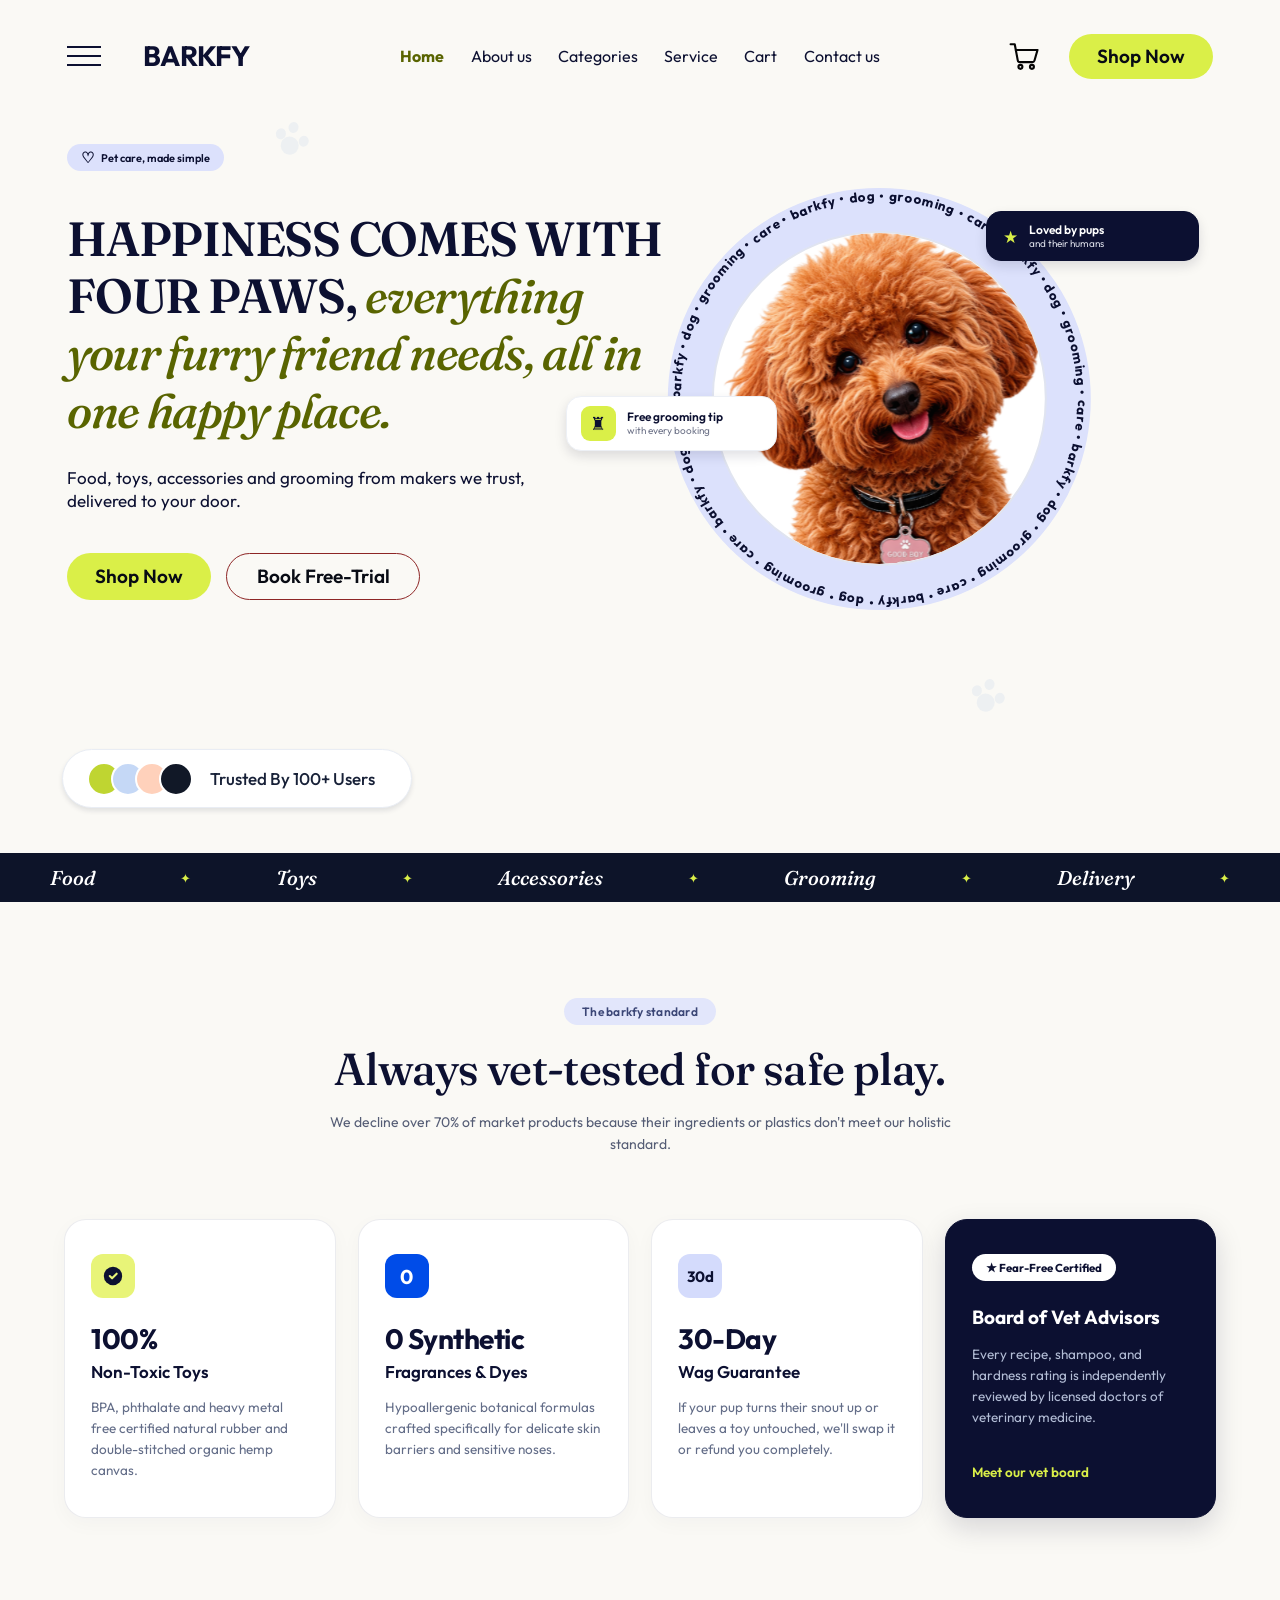
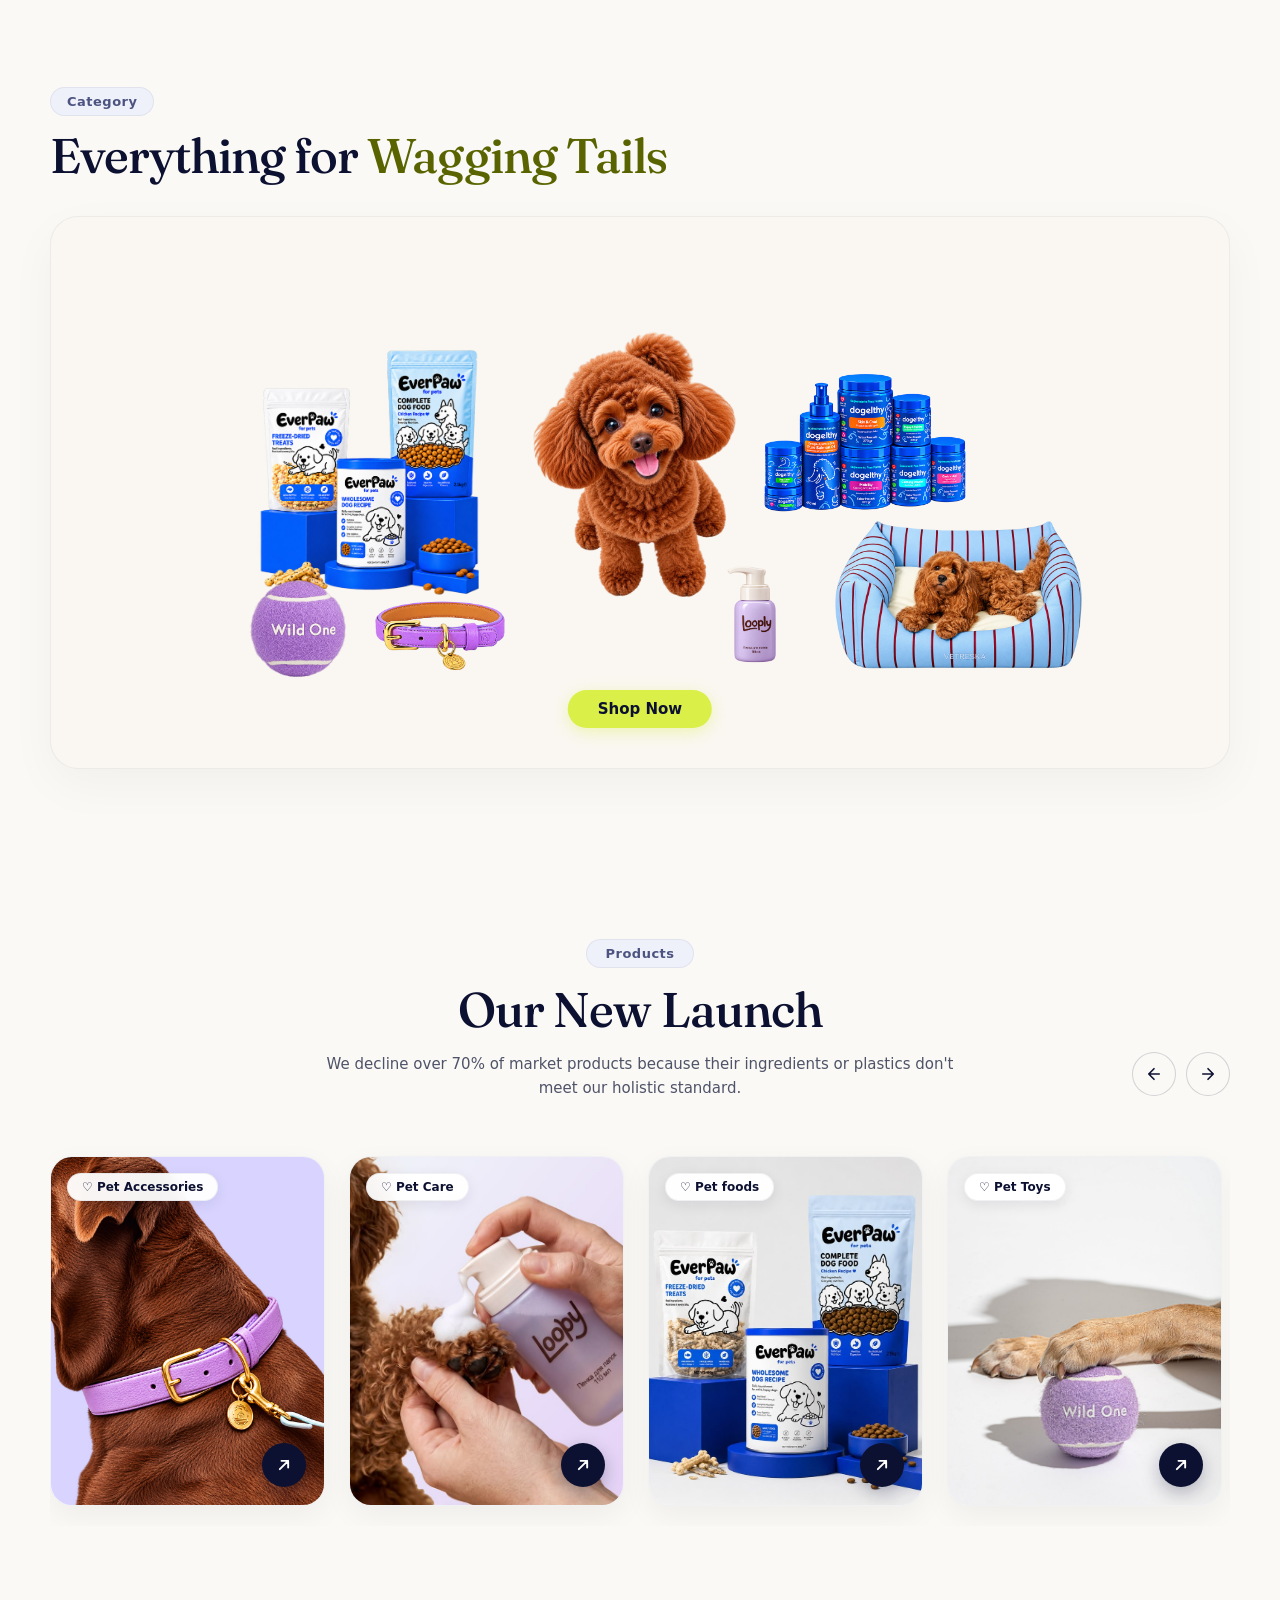
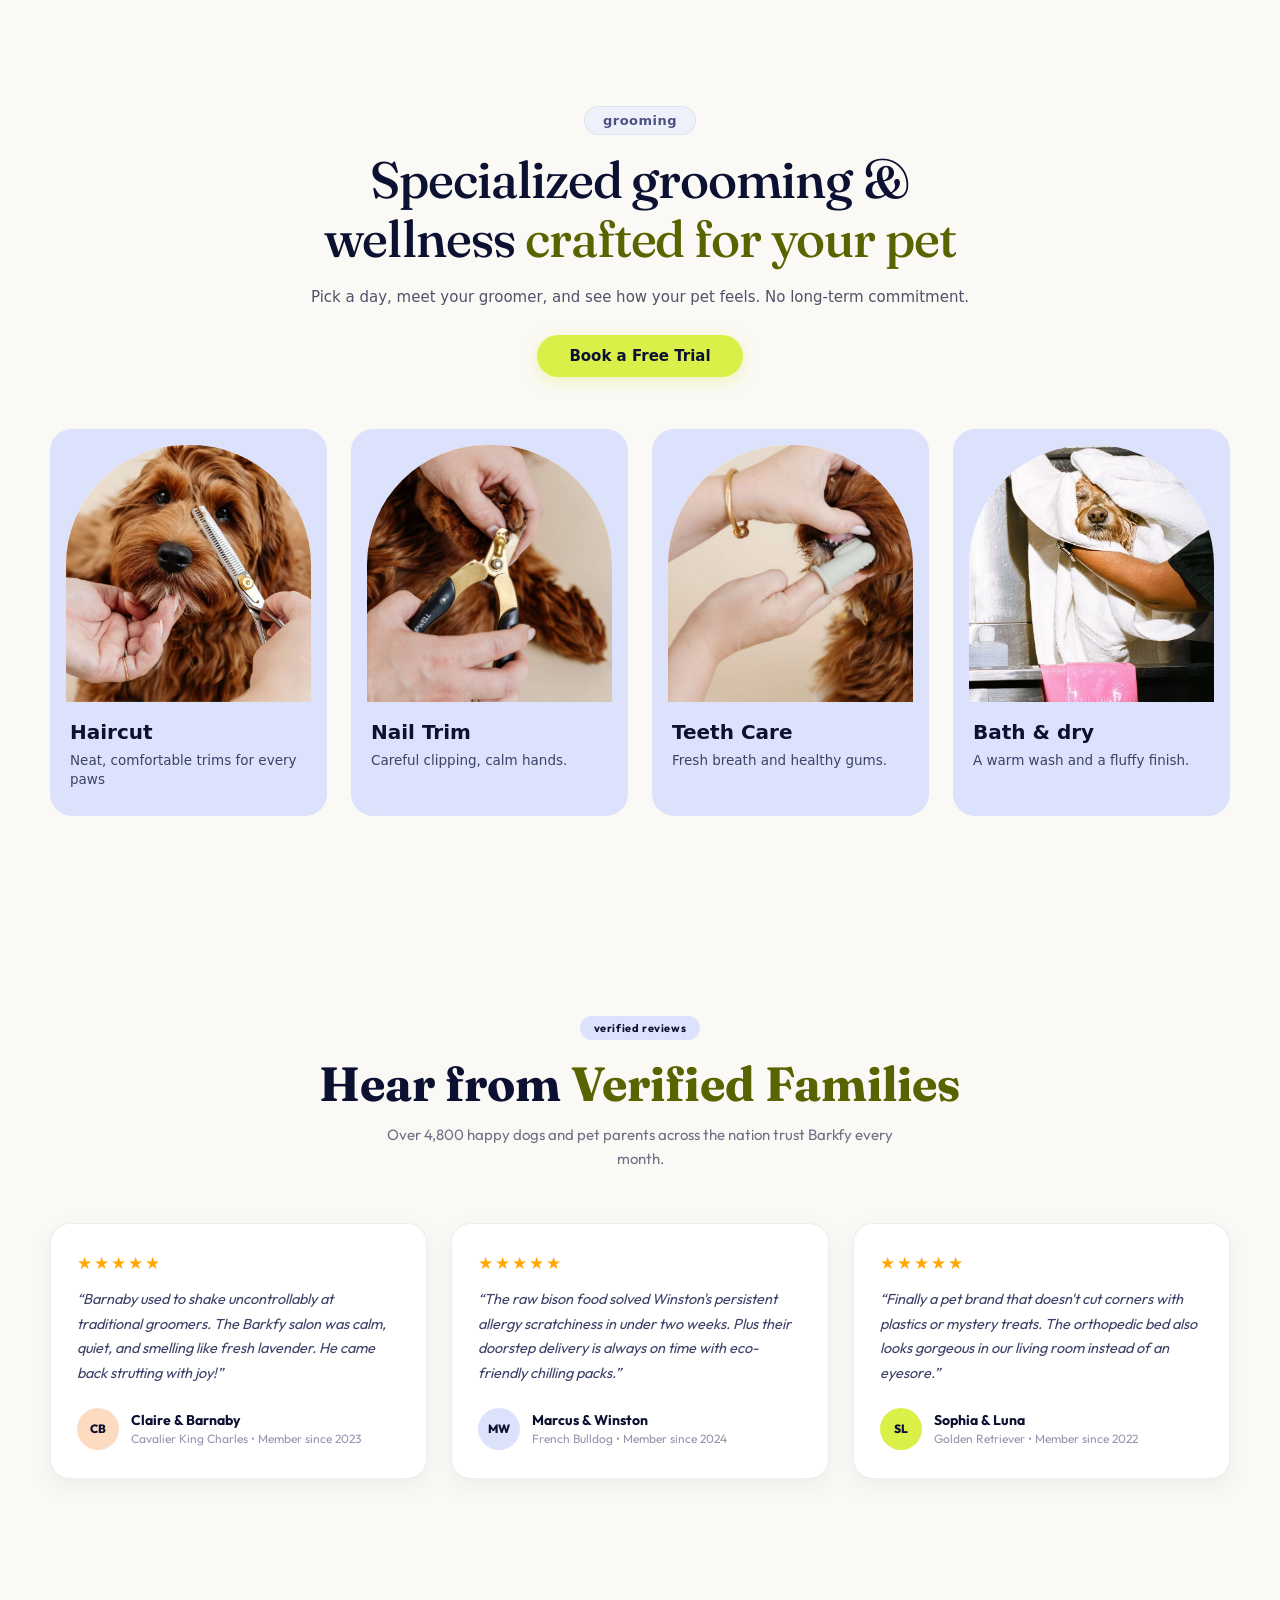
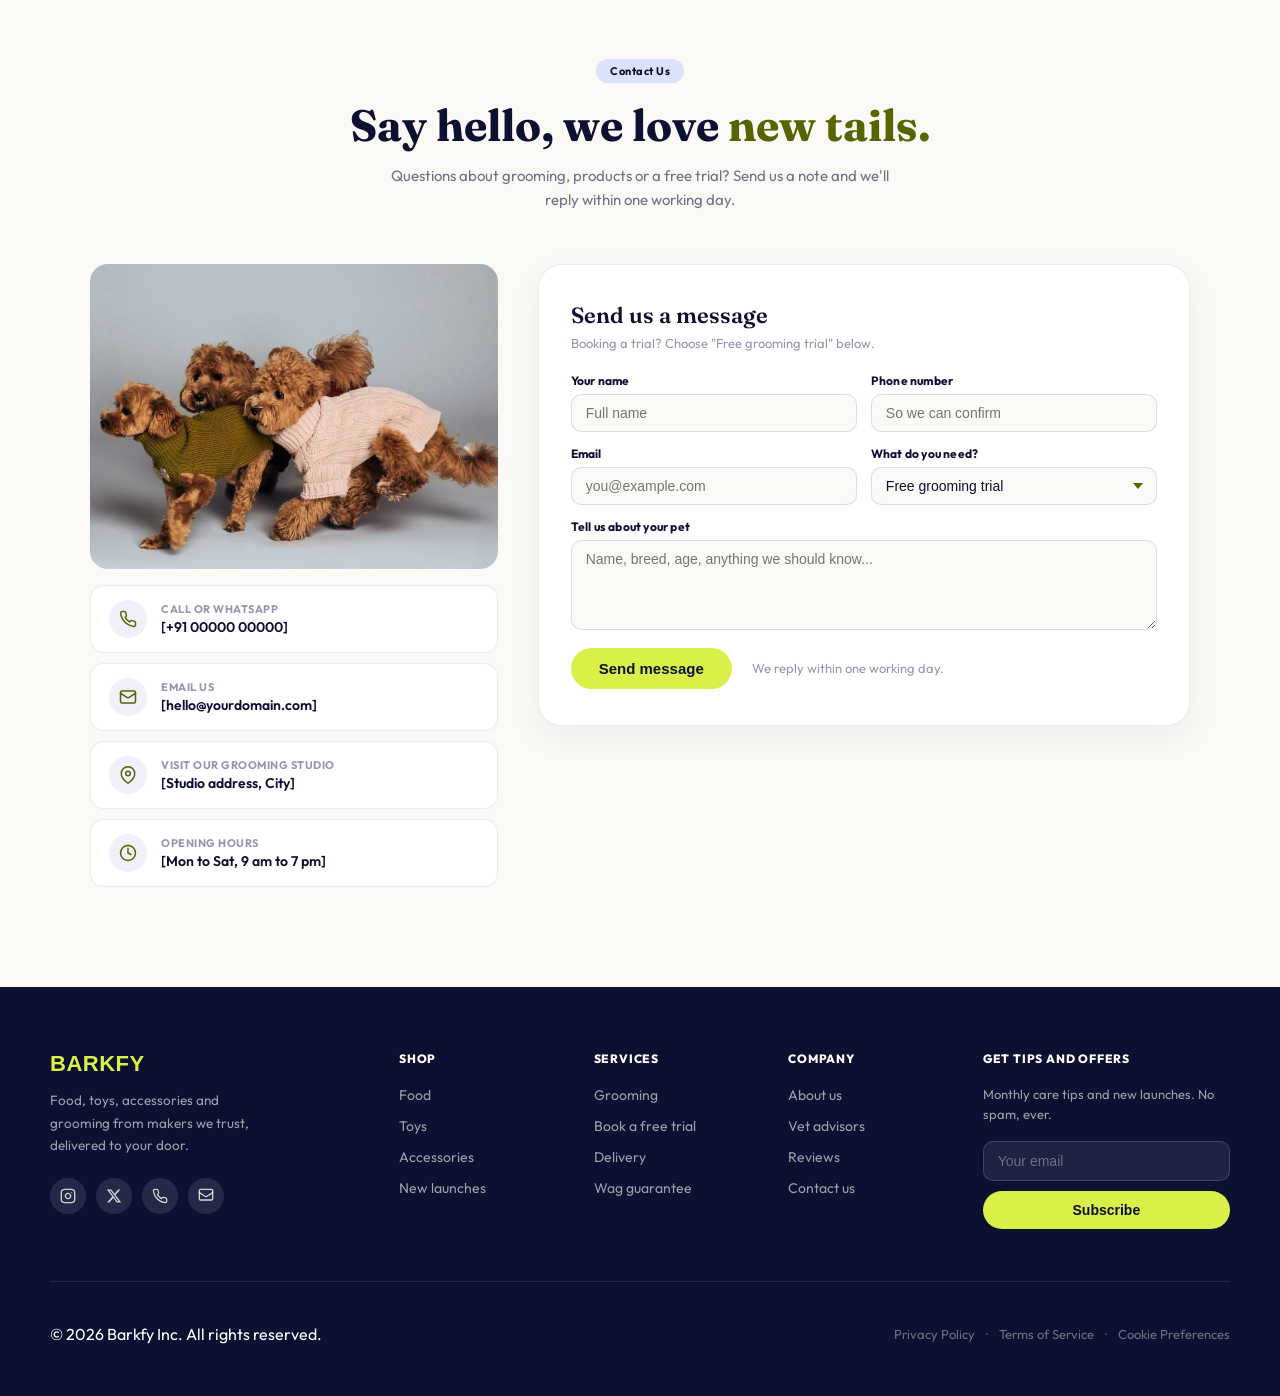
==== index.html @ dcf391cf "Initial commit" ====
<!DOCTYPE html>
<html lang="en">
<head>
  <meta charset="UTF-8">
  <meta name="viewport" content="width=device-width, initial-scale=1.0">
  <meta name="description" content="BARKFY — pet care, made simple.">
  <title>BARKFY — Pet Care, Made Simple</title>

  <!-- Brand typography: Fraunces for editorial headings, Outfit for UI text -->
  <link rel="preconnect" href="https://fonts.googleapis.com">
  <link rel="preconnect" href="https://fonts.gstatic.com" crossorigin>
  <link href="https://fonts.googleapis.com/css2?family=Fraunces:opsz,wght,SOFT,WONK@9..144,500,30,1;9..144,600,30,1&family=Outfit:wght@400;500;600;700&display=swap" rel="stylesheet">

  <link rel="stylesheet" href="style.css">
</head>
<body>
  <header class="topbar">
    <div class="header-left">
      <button class="burger" id="burger" type="button" aria-label="Open menu" aria-expanded="false">
        <span></span><span></span><span></span>
      </button>
      <a class="brand" href="#home" aria-label="BARKFY home">BARKFY</a>
    </div>

    <nav class="main-nav" id="mainNav" aria-label="Main navigation">
      <a class="active" href="#home">Home</a>
      <a href="#about">About us</a>
      <a href="categories.html">Categories</a>
      <a href="service.html">Service</a>
      <a href="cart.html">Cart</a>
      <a href="#contact">Contact us</a>
    </nav>

    <div class="header-right">
      <a href="cart.html" class="cart-button" aria-label="Open cart" id="cartButton">
        <svg viewBox="0 0 36 36" aria-hidden="true">
          <path d="M3.8 5.5h4.4l3.2 17.1c.2 1.1 1.2 1.9 2.3 1.9h13.2c1 0 1.9-.7 2.2-1.7l3.2-11.2H9.1"/>
          <circle cx="14.2" cy="29.5" r="2.1"/>
          <circle cx="26.4" cy="29.5" r="2.1"/>
        </svg>
        <span class="cart-badge-count" id="headerCartCount" aria-label="Cart items"></span>
      </a>
      <button class="button button-lime header-shop" type="button" id="headerShop">Shop Now</button>
    </div>

    <div class="menu-panel" id="menuPanel" aria-hidden="true">
      <a class="active" href="#home">Home</a>
      <a href="#about">About us</a>
      <a href="categories.html">Categories</a>
      <a href="service.html">Service</a>
      <a href="cart.html">Cart</a>
      <a href="#contact">Contact us</a>
    </div>
  </header>

  <main id="home">
    <section class="hero">
      <div class="hero-copy">
        <div class="eyebrow"><span class="heart-icon">♡</span> Pet care, made simple</div>

        <h1>
          <span>HAPPINESS COMES WITH</span>
          <span>FOUR PAWS, <em>everything</em></span>
          <span><em>your furry friend needs, all in</em></span>
          <span><em>one happy place.</em></span>
        </h1>

        <p class="hero-description">
          Food, toys, accessories and grooming from makers we trust,<br>
          delivered to your door.
        </p>

        <div class="hero-actions">
          <button class="button button-lime" type="button" id="heroShop">Shop Now</button>
          <a href="service.html" class="button button-outline" id="bookTrial">Book Free-Trial</a>
        </div>

        <div class="trust-pill">
          <div class="trust-avatars" aria-hidden="true">
            <span></span><span></span><span></span><span></span>
          </div>
          <span>Trusted By 100+ Users</span>
        </div>
      </div>

      <div class="hero-art">
        <div class="mascot-circle" id="mascotCircle">
          <div class="circle-center" id="circleCenter" title="Click me for some love! ♡">
            <div class="dog-mascot-window">
              <div class="dog-art" id="dogArt">
                <!-- Your dog image -->
                <img
                  src="images/barkfy-mascot.png"
                  class="mascot-photo"
                  alt="BARKFY dog mascot"
                >

                <!-- Moving eye pupils -->
                <span class="eye-pupil pupil-left"></span>
                <span class="eye-pupil pupil-right"></span>

                <!-- Sweet blush on cheeks -->
                <span class="dog-blush blush-left" aria-hidden="true"></span>
                <span class="dog-blush blush-right" aria-hidden="true"></span>
              </div>
            </div>
            <!-- Floating hearts effect layer -->
            <div class="sweet-hearts-layer" id="sweetHeartsLayer" aria-hidden="true"></div>
          </div>

          <div class="curved-copy" aria-hidden="true">
            <svg viewBox="0 0 600 600">
              <defs>
                <path id="circleTextPath"
                  d="M 300,300
     m -282,0
     a 282,282 0 1,1 564,0
     a 282,282 0 1,1 -564,0"/>
              </defs>
              <text>
                <textPath href="#circleTextPath">
                  barkfy • dog • grooming • care • barkfy • dog • grooming • care •  barkfy • dog • grooming • care • barkfy • dog • grooming • care • barkfy • dog • grooming • care • barkfy • dog • grooming • care •
                </textPath>
              </text>
            </svg>
          </div>
        </div>

        <div class="floating-card loved-card">
          <span class="star">★</span>
          <span><strong>Loved by pups</strong><small>and their humans</small></span>
        </div>

        <div class="floating-card tip-card">
          <span class="tip-icon">♜</span>
          <span><strong>Free grooming tip</strong><small>with every booking</small></span>
        </div>
      </div>

      <div class="paw paw-top" aria-hidden="true">
        <i class="pad"></i><i class="toe toe-one"></i><i class="toe toe-two"></i><i class="toe toe-three"></i>
      </div>
      <div class="paw paw-bottom" aria-hidden="true">
        <i class="pad"></i><i class="toe toe-one"></i><i class="toe toe-two"></i><i class="toe toe-three"></i>
      </div>
    </section>

    <div class="bottom-ribbon" aria-label="BARKFY categories">
      <div class="ribbon-track">
        <div class="ribbon-group">
          <span>Food</span><b>✦</b><span>Toys</span><b>✦</b><span>Accessories</span><b>✦</b>
          <span>Grooming</span><b>✦</b><span>Delivery</span><b>✦</b>
        </div>
        <div class="ribbon-group" aria-hidden="true">
          <span>Food</span><b>✦</b><span>Toys</span><b>✦</b><span>Accessories</span><b>✦</b>
          <span>Grooming</span><b>✦</b><span>Delivery</span><b>✦</b>
        </div>
      </div>
    </div>

    <!-- BARKFY STANDARD SECTION -->
    <section class="barkfy-standard" id="about">
      <div class="standard-container">
        <div class="standard-heading">
          <span class="standard-badge">The barkfy standard</span>
          <h2>Always vet-tested for safe play.</h2>
          <p>
            We decline over 70% of market products because their ingredients or plastics don't meet our holistic standard.
          </p>
        </div>

        <div class="standard-cards">
          <!-- CARD 1 -->
          <div class="standard-card">
            <div class="standard-icon icon-lime" aria-hidden="true">
              <svg viewBox="0 0 24 24" width="22" height="22">
                <circle cx="12" cy="12" r="10" fill="#0C1031"/>
                <path d="m8.5 12 2.5 2.5 5-5" stroke="#E8F478" stroke-width="2.3" stroke-linecap="round" stroke-linejoin="round" fill="none"/>
              </svg>
            </div>
            <h3>100%</h3>
            <h4>Non-Toxic Toys</h4>
            <p>
              BPA, phthalate and heavy metal free certified natural rubber and double-stitched organic hemp canvas.
            </p>
          </div>

          <!-- CARD 2 -->
          <div class="standard-card">
            <div class="standard-icon icon-blue">
              0
            </div>
            <h3>0 Synthetic</h3>
            <h4>Fragrances &amp; Dyes</h4>
            <p>
              Hypoallergenic botanical formulas crafted specifically for delicate skin barriers and sensitive noses.
            </p>
          </div>

          <!-- CARD 3 -->
          <div class="standard-card">
            <div class="standard-icon icon-purple">
              30d
            </div>
            <h3>30-Day</h3>
            <h4>Wag Guarantee</h4>
            <p>
              If your pup turns their snout up or leaves a toy untouched, we'll swap it or refund you completely.
            </p>
          </div>

          <!-- CARD 4 -->
          <div class="standard-card vet-card">
            <div class="vet-badge">
              ★ Fear-Free Certified
            </div>
            <h4>Board of Vet Advisors</h4>
            <p>
              Every recipe, shampoo, and hardness rating is independently reviewed by licensed doctors of veterinary medicine.
            </p>
            <a href="#contact">
              Meet our vet board
            </a>
          </div>
        </div>
      </div>
    </section>

    <!-- CATEGORY SHOWCASE SECTION -->
    <section class="category-showcase-section" id="categories">
      <div class="category-container">
        
        <!-- Section Header -->
        <div class="category-header">
          <span class="category-badge">Category</span>
          <h2 class="category-heading">Everything for <em>Wagging Tails</em></h2>
        </div>

        <!-- Interactive Modular Showcase Stage -->
        <div class="showcase-stage" id="showcaseStage">

          <!-- 1. EverPaw Food Slot -->
          <div class="category-slot slot-food" data-product="food" role="button" tabindex="0" aria-label="EverPaw Dog Food">
            <div class="slot-item-wrapper">
              <img src="images/category/food.png" alt="EverPaw Dog Food" class="slot-image">
              <div class="slot-tooltip">
                <span class="tooltip-name">EverPaw Dog Food</span>
                <span class="tooltip-price">$34.00</span>
              </div>
            </div>
          </div>

          <!-- 2. Plush Squeak Ball Slot -->
          <div class="category-slot slot-ball" data-product="ball" role="button" tabindex="0" aria-label="Plush Squeak Tennis Ball">
            <div class="slot-item-wrapper">
              <img src="images/category/ball.png" alt="Plush Squeak Tennis Ball" class="slot-image">
              <div class="slot-tooltip">
                <span class="tooltip-name">Plush Squeak Ball</span>
                <span class="tooltip-price">$14.00</span>
              </div>
            </div>
          </div>

          <!-- 3. Lavender Leather Collar Slot -->
          <div class="category-slot slot-collar" data-product="collar" role="button" tabindex="0" aria-label="Lavender Leather Collar">
            <div class="slot-item-wrapper">
              <img src="images/category/collar.png" alt="Lavender Leather Collar" class="slot-image">
              <div class="slot-tooltip">
                <span class="tooltip-name">Leather Collar</span>
                <span class="tooltip-price">$24.00</span>
              </div>
            </div>
          </div>

          <!-- 4. Central Toy Poodle Dog Mascot -->
          <div class="category-slot slot-dog" id="categoryDog" role="button" tabindex="0" aria-label="Barkfy Toy Poodle">
            <div class="slot-item-wrapper">
              <img src="images/category/dog.png" alt="Barkfy Poodle" class="slot-image slot-dog-image">
              <div class="slot-tooltip dog-tooltip">
                <span class="tooltip-name">Sweet Barkfy Poodle 🐾</span>
              </div>
            </div>
          </div>

          <!-- 5. Loopy Foaming Wash Slot -->
          <div class="category-slot slot-loopy" data-product="loopy" role="button" tabindex="0" aria-label="Loopy Conditioning Gentle Pup Foam">
            <div class="slot-item-wrapper">
              <img src="images/category/loopy.png" alt="Loopy Pup Foam" class="slot-image">
              <div class="slot-tooltip">
                <span class="tooltip-name">Loopy Pup Foam</span>
                <span class="tooltip-price">$18.00</span>
              </div>
            </div>
          </div>

          <!-- 6. Dogelthy Care Bundle Slot -->
          <div class="category-slot slot-combo" data-product="combo" role="button" tabindex="0" aria-label="Dogelthy Care Bundle">
            <div class="slot-item-wrapper">
              <img src="images/category/combo.png" alt="Dogelthy Care Bundle" class="slot-image">
              <div class="slot-tooltip">
                <span class="tooltip-name">Care Bundle (6-in-1)</span>
                <span class="tooltip-price">$52.00</span>
              </div>
            </div>
          </div>

          <!-- 7. Orthopedic Striped Pup Bed Slot -->
          <div class="category-slot slot-bed" data-product="bed" role="button" tabindex="0" aria-label="Orthopedic Pup Bed">
            <div class="slot-item-wrapper">
              <img src="images/category/bed.png" alt="Orthopedic Pup Bed" class="slot-image">
              <div class="slot-tooltip">
                <span class="tooltip-name">Orthopedic Pup Bed</span>
                <span class="tooltip-price">$58.00</span>
              </div>
            </div>
          </div>

          <!-- Bottom Center "Shop Now" Button -->
          <button
            type="button"
            class="stage-shop-btn"
            id="stageShopBtn"
            aria-label="Shop All Categories"
          >
            Shop Now
          </button>
        </div>

      </div>
    </section>

    <!-- OUR NEW LAUNCH SECTION -->
    <section class="new-launch-section" id="new-launches">
      <div class="launch-container">
        
        <!-- Header with centered title & right-aligned arrow buttons -->
        <div class="launch-header-row">
          <div class="launch-header-center">
            <span class="launch-badge">Products</span>
            <h2 class="launch-heading">Our New Launch</h2>
            <p class="launch-subheading">
              We decline over 70% of market products because their ingredients or plastics don't meet our holistic standard.
            </p>
          </div>

          <div class="launch-nav-controls" aria-label="New launch carousel controls">
            <button type="button" class="launch-nav-btn prev" id="launchPrevBtn" aria-label="Previous products">
              <svg viewBox="0 0 24 24" width="18" height="18" fill="none" aria-hidden="true">
                <path d="M19 12H5M5 12L12 19M5 12L12 5" stroke="currentColor" stroke-width="2.2" stroke-linecap="round" stroke-linejoin="round"/>
              </svg>
            </button>
            <button type="button" class="launch-nav-btn next" id="launchNextBtn" aria-label="Next products">
              <svg viewBox="0 0 24 24" width="18" height="18" fill="none" aria-hidden="true">
                <path d="M5 12H19M19 12L12 5M19 12L12 19" stroke="currentColor" stroke-width="2.2" stroke-linecap="round" stroke-linejoin="round"/>
              </svg>
            </button>
          </div>
        </div>

        <!-- Launch Cards Track / Grid -->
        <div class="launch-carousel-track" id="launchCarousel">

          <!-- Card 1: Pet Accessories -->
          <a class="launch-card" href="product-details.html?id=collar" data-product="collar" aria-label="View Pet Accessories">
            <span class="launch-card-badge">♡ Pet Accessories</span>
            <div class="launch-image-frame">
              <img src="images/new-launch/accessories.png" alt="Pet Accessories" class="launch-card-img">
            </div>
            <span class="launch-arrow-btn" aria-hidden="true">
              <svg viewBox="0 0 24 24" class="arrow-svg" aria-hidden="true">
                <path d="M7 17L17 7M17 7H9M17 7V15" stroke="currentColor" stroke-width="2.3" stroke-linecap="round" stroke-linejoin="round"/>
              </svg>
            </span>
          </a>

          <!-- Card 2: Pet Care -->
          <a class="launch-card" href="product-details.html?id=loopy" data-product="loopy" aria-label="View Pet Care">
            <span class="launch-card-badge">♡ Pet Care</span>
            <div class="launch-image-frame">
              <img src="images/new-launch/care.jpg" alt="Pet Care" class="launch-card-img">
            </div>
            <span class="launch-arrow-btn" aria-hidden="true">
              <svg viewBox="0 0 24 24" class="arrow-svg" aria-hidden="true">
                <path d="M7 17L17 7M17 7H9M17 7V15" stroke="currentColor" stroke-width="2.3" stroke-linecap="round" stroke-linejoin="round"/>
              </svg>
            </span>
          </a>

          <!-- Card 3: Pet Foods -->
          <a class="launch-card" href="product-details.html?id=food" data-product="food" aria-label="View Pet Foods">
            <span class="launch-card-badge">♡ Pet foods</span>
            <div class="launch-image-frame">
              <img src="images/new-launch/foods.jpg" alt="Pet Foods" class="launch-card-img">
            </div>
            <span class="launch-arrow-btn" aria-hidden="true">
              <svg viewBox="0 0 24 24" class="arrow-svg" aria-hidden="true">
                <path d="M7 17L17 7M17 7H9M17 7V15" stroke="currentColor" stroke-width="2.3" stroke-linecap="round" stroke-linejoin="round"/>
              </svg>
            </span>
          </a>

          <!-- Card 4: Pet Toys -->
          <a class="launch-card" href="product-details.html?id=ball" data-product="ball" aria-label="View Pet Toys">
            <span class="launch-card-badge">♡ Pet Toys</span>
            <div class="launch-image-frame">
              <img src="images/new-launch/toys.jpg" alt="Pet Toys" class="launch-card-img">
            </div>
            <span class="launch-arrow-btn" aria-hidden="true">
              <svg viewBox="0 0 24 24" class="arrow-svg" aria-hidden="true">
                <path d="M7 17L17 7M17 7H9M17 7V15" stroke="currentColor" stroke-width="2.3" stroke-linecap="round" stroke-linejoin="round"/>
              </svg>
            </span>
          </a>

          <!-- Card 5: Pet combos -->
          <a class="launch-card" href="product-details.html?id=combo" data-product="combo" aria-label="View Pet Combos">
            <span class="launch-card-badge">♡ Pet combos</span>
            <div class="launch-image-frame">
              <img src="images/new-launch/combo.jpg" alt="Pet Combos" class="launch-card-img">
            </div>
            <span class="launch-arrow-btn" aria-hidden="true">
              <svg viewBox="0 0 24 24" class="arrow-svg" aria-hidden="true">
                <path d="M7 17L17 7M17 7H9M17 7V15" stroke="currentColor" stroke-width="2.3" stroke-linecap="round" stroke-linejoin="round"/>
              </svg>
            </span>
          </a>

          <!-- Card 6: Pet comfort -->
          <a class="launch-card" href="product-details.html?id=bed" data-product="bed" aria-label="View Pet Comfort">
            <span class="launch-card-badge">♡ Pet comfort</span>
            <div class="launch-image-frame">
              <img src="images/new-launch/comfort.png" alt="Pet Comfort" class="launch-card-img">
            </div>
            <span class="launch-arrow-btn" aria-hidden="true">
              <svg viewBox="0 0 24 24" class="arrow-svg" aria-hidden="true">
                <path d="M7 17L17 7M17 7H9M17 7V15" stroke="currentColor" stroke-width="2.3" stroke-linecap="round" stroke-linejoin="round"/>
              </svg>
            </span>
          </a>

        </div>

      </div>
    </section>

    <!-- SPECIALIZED GROOMING & WELLNESS SECTION -->
    <section class="grooming-section" id="grooming">
      <div class="grooming-container">
        
        <!-- Section Header -->
        <div class="grooming-header">
          <span class="grooming-badge">grooming</span>
          <h2 class="grooming-heading">
            Specialized grooming &amp;<br>wellness <em>crafted for your pet</em>
          </h2>
          <p class="grooming-subheading">
            Pick a day, meet your groomer, and see how your pet feels. No long-term commitment.
          </p>
          <a href="service.html" class="grooming-cta-btn" id="groomingBookBtn">
            Book a Free Trial
          </a>
        </div>

        <!-- 4 Grooming Service Cards -->
        <div class="grooming-cards-grid">

          <!-- Service 1: Haircut -->
          <a href="service.html#svc-pricing" class="grooming-card">
            <div class="grooming-image-frame">
              <img src="images/grooming/haircut.png" alt="Haircut" class="grooming-img">
            </div>
            <div class="grooming-card-body">
              <h3 class="grooming-card-title">Haircut</h3>
              <p class="grooming-card-desc">Neat, comfortable trims for every paws</p>
            </div>
          </a>

          <!-- Service 2: Nail Trim -->
          <a href="service.html#svc-pricing" class="grooming-card">
            <div class="grooming-image-frame">
              <img src="images/grooming/nail-trim.jpg" alt="Nail Trim" class="grooming-img">
            </div>
            <div class="grooming-card-body">
              <h3 class="grooming-card-title">Nail Trim</h3>
              <p class="grooming-card-desc">Careful clipping, calm hands.</p>
            </div>
          </a>

          <!-- Service 3: Teeth Care -->
          <a href="service.html#svc-pricing" class="grooming-card">
            <div class="grooming-image-frame">
              <img src="images/grooming/teeth-care.jpg" alt="Teeth Care" class="grooming-img">
            </div>
            <div class="grooming-card-body">
              <h3 class="grooming-card-title">Teeth Care</h3>
              <p class="grooming-card-desc">Fresh breath and healthy gums.</p>
            </div>
          </a>

          <!-- Service 4: Bath & dry -->
          <a href="service.html#svc-pricing" class="grooming-card">
            <div class="grooming-image-frame">
              <img src="images/grooming/bath-dry.jpg" alt="Bath & dry" class="grooming-img">
            </div>
            <div class="grooming-card-body">
              <h3 class="grooming-card-title">Bath &amp; dry</h3>
              <p class="grooming-card-desc">A warm wash and a fluffy finish.</p>
            </div>
          </a>

        </div>

      </div>
    </section>

    <!-- VERIFIED REVIEWS SECTION -->
    <section class="reviews-section" id="reviews">
      <div class="reviews-container">
        
        <!-- Header -->
        <div class="reviews-header">
          <span class="reviews-badge">verified reviews</span>
          <h2 class="reviews-heading">Hear from <em>Verified Families</em></h2>
          <p class="reviews-subheading">
            Over 4,800 happy dogs and pet parents across the nation trust Barkfy every month.
          </p>
        </div>

        <!-- 3 Review Cards Grid -->
        <div class="reviews-grid">

          <!-- Card 1 -->
          <article class="review-card">
            <div class="review-stars" aria-label="5 out of 5 stars">★★★★★</div>
            <p class="review-quote">
              “Barnaby used to shake uncontrollably at traditional groomers. The Barkfy salon was calm, quiet, and smelling like fresh lavender. He came back strutting with joy!”
            </p>
            <div class="review-author">
              <div class="author-avatar avatar-peach">CB</div>
              <div class="author-info">
                <h4 class="author-name">Claire &amp; Barnaby</h4>
                <p class="author-meta">Cavalier King Charles • Member since 2023</p>
              </div>
            </div>
          </article>

          <!-- Card 2 -->
          <article class="review-card">
            <div class="review-stars" aria-label="5 out of 5 stars">★★★★★</div>
            <p class="review-quote">
              “The raw bison food solved Winston's persistent allergy scratchiness in under two weeks. Plus their doorstep delivery is always on time with eco-friendly chilling packs.”
            </p>
            <div class="review-author">
              <div class="author-avatar avatar-blue">MW</div>
              <div class="author-info">
                <h4 class="author-name">Marcus &amp; Winston</h4>
                <p class="author-meta">French Bulldog • Member since 2024</p>
              </div>
            </div>
          </article>

          <!-- Card 3 -->
          <article class="review-card">
            <div class="review-stars" aria-label="5 out of 5 stars">★★★★★</div>
            <p class="review-quote">
              “Finally a pet brand that doesn't cut corners with plastics or mystery treats. The orthopedic bed also looks gorgeous in our living room instead of an eyesore.”
            </p>
            <div class="review-author">
              <div class="author-avatar avatar-lime">SL</div>
              <div class="author-info">
                <h4 class="author-name">Sophia &amp; Luna</h4>
                <p class="author-meta">Golden Retriever • Member since 2022</p>
              </div>
            </div>
          </article>

        </div>

      </div>
    </section>

    <!-- CONTACT SECTION -->
    <section class="contact-section" id="contact">
      <div class="contact-container">
        
        <!-- Header -->
        <div class="contact-header">
          <span class="contact-badge">Contact Us</span>
          <h2 class="contact-heading">Say hello, we love <em>new tails.</em></h2>
          <p class="contact-subheading">
            Questions about grooming, products or a free trial? Send us a note and we'll reply within one working day.
          </p>
        </div>

        <!-- 2-Column Contact Grid -->
        <div class="contact-grid">

          <!-- Left Column: Image + Info Cards -->
          <div class="contact-info-col">
            <div class="contact-image-frame">
              <img src="images/contact/puppies.jpg" alt="Happy Barkfy puppies" class="contact-puppies-img">
            </div>

            <div class="contact-info-cards">
              <!-- Item 1: Phone -->
              <div class="contact-info-pill">
                <div class="info-icon-circle">
                  <svg viewBox="0 0 24 24" width="18" height="18" fill="none" stroke="currentColor" stroke-width="2" stroke-linecap="round" stroke-linejoin="round">
                    <path d="M22 16.92v3a2 2 0 0 1-2.18 2 19.79 19.79 0 0 1-8.63-3.07 19.5 19.5 0 0 1-6-6 19.79 19.79 0 0 1-3.07-8.67A2 2 0 0 1 4.11 2h3a2 2 0 0 1 2 1.72 12.84 12.84 0 0 0 .7 2.81 2 2 0 0 1-.45 2.11L8.09 9.91a16 16 0 0 0 6 6l1.27-1.27a2 2 0 0 1 2.11-.45 12.84 12.84 0 0 0 2.81.7A2 2 0 0 1 22 16.92z"/>
                  </svg>
                </div>
                <div class="info-text">
                  <span class="info-label">Call or WhatsApp</span>
                  <a href="tel:+910000000000" class="info-value">[+91 00000 00000]</a>
                </div>
              </div>

              <!-- Item 2: Email -->
              <div class="contact-info-pill">
                <div class="info-icon-circle">
                  <svg viewBox="0 0 24 24" width="18" height="18" fill="none" stroke="currentColor" stroke-width="2" stroke-linecap="round" stroke-linejoin="round">
                    <rect x="2" y="4" width="20" height="16" rx="2"/>
                    <path d="m22 7-8.97 5.7a1.94 1.94 0 0 1-2.06 0L2 7"/>
                  </svg>
                </div>
                <div class="info-text">
                  <span class="info-label">Email us</span>
                  <a href="mailto:hello@yourdomain.com" class="info-value">[hello@yourdomain.com]</a>
                </div>
              </div>

              <!-- Item 3: Studio Address -->
              <div class="contact-info-pill">
                <div class="info-icon-circle">
                  <svg viewBox="0 0 24 24" width="18" height="18" fill="none" stroke="currentColor" stroke-width="2" stroke-linecap="round" stroke-linejoin="round">
                    <path d="M21 10c0 7-9 13-9 13s-9-6-9-13a9 9 0 0 1 18 0z"/>
                    <circle cx="12" cy="10" r="3"/>
                  </svg>
                </div>
                <div class="info-text">
                  <span class="info-label">Visit our grooming studio</span>
                  <span class="info-value">[Studio address, City]</span>
                </div>
              </div>

              <!-- Item 4: Opening Hours -->
              <div class="contact-info-pill">
                <div class="info-icon-circle">
                  <svg viewBox="0 0 24 24" width="18" height="18" fill="none" stroke="currentColor" stroke-width="2" stroke-linecap="round" stroke-linejoin="round">
                    <circle cx="12" cy="12" r="10"/>
                    <polyline points="12 6 12 12 16 14"/>
                  </svg>
                </div>
                <div class="info-text">
                  <span class="info-label">Opening hours</span>
                  <span class="info-value">[Mon to Sat, 9 am to 7 pm]</span>
                </div>
              </div>
            </div>
          </div>

          <!-- Right Column: Interactive Contact Form -->
          <div class="contact-form-card">
            <h3 class="form-title">Send us a message</h3>
            <p class="form-hint">Booking a trial? Choose "Free grooming trial" below.</p>

            <form class="contact-form" id="contactForm">
              <div class="form-row">
                <label class="form-field">
                  <span class="field-label">Your name</span>
                  <input type="text" id="contactName" placeholder="Full name" required>
                </label>

                <label class="form-field">
                  <span class="field-label">Phone number</span>
                  <input type="tel" id="contactPhone" placeholder="So we can confirm" required>
                </label>
              </div>

              <div class="form-row">
                <label class="form-field">
                  <span class="field-label">Email</span>
                  <input type="email" id="contactEmail" placeholder="you@example.com" required>
                </label>

                <label class="form-field">
                  <span class="field-label">What do you need?</span>
                  <div class="select-wrapper">
                    <select id="contactTopic">
                      <option value="trial" selected>Free grooming trial</option>
                      <option value="grooming">General grooming inquiry</option>
                      <option value="product">Product question</option>
                      <option value="order">Track or change order</option>
                      <option value="vet">Consult vet advisors</option>
                    </select>
                  </div>
                </label>
              </div>

              <label class="form-field full-width">
                <span class="field-label">Tell us about your pet</span>
                <textarea id="contactMessage" rows="4" placeholder="Name, breed, age, anything we should know..."></textarea>
              </label>

              <div class="form-actions-row">
                <button type="submit" class="btn-send-message" id="contactSubmitBtn">
                  Send message
                </button>
                <span class="form-reply-note">We reply within one working day.</span>
              </div>
            </form>
          </div>

        </div>

      </div>
    </section>
  </main>

  <!-- SITE FOOTER -->
  <footer class="site-footer">
    <div class="footer-container">
      
      <!-- Top 5 Columns -->
      <div class="footer-grid">

        <!-- Column 1: Brand & Social -->
        <div class="footer-col brand-col">
          <h2 class="footer-logo">BARKFY</h2>
          <p class="footer-tagline">
            Food, toys, accessories and grooming from makers we trust, delivered to your door.
          </p>
          <div class="footer-social-links">
            <a href="#instagram" class="social-circle" aria-label="Instagram">
              <svg viewBox="0 0 24 24" width="16" height="16" fill="none" stroke="currentColor" stroke-width="2" stroke-linecap="round" stroke-linejoin="round">
                <rect x="2" y="2" width="20" height="20" rx="5" ry="5"/>
                <path d="M16 11.37A4 4 0 1 1 12.63 8 4 4 0 0 1 16 11.37z"/>
                <line x1="17.5" y1="6.5" x2="17.51" y2="6.5"/>
              </svg>
            </a>
            <a href="#x" class="social-circle" aria-label="X / Twitter">
              <svg viewBox="0 0 24 24" width="16" height="16" fill="currentColor">
                <path d="M18.244 2.25h3.308l-7.227 8.26 8.502 11.24H16.17l-5.214-6.817L4.99 21.75H1.68l7.73-8.835L1.254 2.25H8.08l4.713 6.231zm-1.161 17.52h1.833L7.084 4.126H5.117z"/>
              </svg>
            </a>
            <a href="tel:+910000000000" class="social-circle" aria-label="Phone">
              <svg viewBox="0 0 24 24" width="16" height="16" fill="none" stroke="currentColor" stroke-width="2" stroke-linecap="round" stroke-linejoin="round">
                <path d="M22 16.92v3a2 2 0 0 1-2.18 2 19.79 19.79 0 0 1-8.63-3.07 19.5 19.5 0 0 1-6-6 19.79 19.79 0 0 1-3.07-8.67A2 2 0 0 1 4.11 2h3a2 2 0 0 1 2 1.72 12.84 12.84 0 0 0 .7 2.81 2 2 0 0 1-.45 2.11L8.09 9.91a16 16 0 0 0 6 6l1.27-1.27a2 2 0 0 1 2.11-.45 12.84 12.84 0 0 0 2.81.7A2 2 0 0 1 22 16.92z"/>
              </svg>
            </a>
            <a href="mailto:hello@yourdomain.com" class="social-circle" aria-label="Email">
              <svg viewBox="0 0 24 24" width="16" height="16" fill="none" stroke="currentColor" stroke-width="2" stroke-linecap="round" stroke-linejoin="round">
                <rect x="2" y="2" width="20" height="16" rx="2"/>
                <path d="m22 7-8.97 5.7a1.94 1.94 0 0 1-2.06 0L2 7"/>
              </svg>
            </a>
          </div>
        </div>

        <!-- Column 2: Shop -->
        <div class="footer-col">
          <h4 class="footer-col-title">Shop</h4>
          <ul class="footer-nav-list">
            <li><a href="categories.html?filter=food">Food</a></li>
            <li><a href="categories.html?filter=toys">Toys</a></li>
            <li><a href="categories.html?filter=accessories">Accessories</a></li>
            <li><a href="#new-launches">New launches</a></li>
          </ul>
        </div>

        <!-- Column 3: Services -->
        <div class="footer-col">
          <h4 class="footer-col-title">Services</h4>
          <ul class="footer-nav-list">
            <li><a href="service.html">Grooming</a></li>
            <li><a href="service.html">Book a free trial</a></li>
            <li><a href="#shipping">Delivery</a></li>
            <li><a href="#standard">Wag guarantee</a></li>
          </ul>
        </div>

        <!-- Column 4: Company -->
        <div class="footer-col">
          <h4 class="footer-col-title">Company</h4>
          <ul class="footer-nav-list">
            <li><a href="#about">About us</a></li>
            <li><a href="#standard">Vet advisors</a></li>
            <li><a href="#reviews">Reviews</a></li>
            <li><a href="#contact">Contact us</a></li>
          </ul>
        </div>

        <!-- Column 5: Newsletter -->
        <div class="footer-col newsletter-col">
          <h4 class="footer-col-title">Get tips and offers</h4>
          <p class="footer-newsletter-sub">
            Monthly care tips and new launches. No spam, ever.
          </p>
          <form class="footer-newsletter-form" id="newsletterForm">
            <input type="email" id="newsletterEmail" placeholder="Your email" required>
            <button type="submit" class="newsletter-submit-btn" id="newsletterSubmitBtn">
              Subscribe
            </button>
          </form>
        </div>

      </div>

      <!-- Bottom Copyright & Legal -->
      <div class="footer-bottom-row">
        <p>© 2026 Barkfy Inc. All rights reserved.</p>
        <div class="footer-legal-links">
          <a href="#privacy">Privacy Policy</a>
          <span>•</span>
          <a href="#terms">Terms of Service</a>
          <span>•</span>
          <a href="#cookies">Cookie Preferences</a>
        </div>
      </div>

    </div>
  </footer>


  
<!-- ACCOUNT DRAWER -->
<div class="drawer-backdrop" id="drawerBackdrop"></div>

<aside class="account-drawer" id="accountDrawer" aria-hidden="true">

  <!-- When user is NOT signed in -->
  <div class="logged-out-view" id="loggedOutView">
    <button class="drawer-close" id="drawerCloseLoggedOut" aria-label="Close menu">×</button>
    <div class="logged-out-inner">
      <div class="logged-out-icon">🐾</div>
      <h3 class="logged-out-title">Welcome to BARKFY</h3>
      <p class="logged-out-sub">Sign in to manage orders, track deliveries and pet details.</p>
      <button class="signin-button" id="drawerSignIn" type="button">Sign In</button>
      <button class="signup-link-btn" id="drawerSignUp" type="button">Create an account</button>
    </div>
  </div>

  <!-- When user IS signed in -->
  <div class="logged-in-view" id="loggedInView" hidden>

    <div class="profile-header">
      <div class="profile-avatar" id="profileAvatar">
        <svg viewBox="0 0 24 24" width="20" height="20" fill="none" stroke="currentColor" stroke-width="2" stroke-linecap="round" stroke-linejoin="round">
          <path d="M20 21v-2a4 4 0 0 0-4-4H8a4 4 0 0 0-4 4v2"></path>
          <circle cx="12" cy="7" r="4"></circle>
        </svg>
      </div>
      <div class="profile-info">
        <h3 id="profileName">[Your name]</h3>
        <p id="profileEmail">[you@example.com]</p>
      </div>
      <button class="drawer-close" id="drawerClose" aria-label="Close menu">×</button>
    </div>

    <div class="drawer-section">
      <h4 class="drawer-section-heading">MANAGE ORDERS</h4>
      <nav class="drawer-nav">
        <a class="drawer-link" href="my-account.html" data-page="my-account">
          <svg viewBox="0 0 24 24" width="18" height="18" fill="none" stroke="currentColor" stroke-width="2" stroke-linecap="round" stroke-linejoin="round">
            <path d="M20 21v-2a4 4 0 0 0-4-4H8a4 4 0 0 0-4 4v2"></path>
            <circle cx="12" cy="7" r="4"></circle>
          </svg>
          <span>My account</span>
        </a>
        <a class="drawer-link" href="orders.html" data-page="orders">
          <svg viewBox="0 0 24 24" width="18" height="18" fill="none" stroke="currentColor" stroke-width="2" stroke-linecap="round" stroke-linejoin="round">
            <polyline points="21 8 21 21 3 21 3 8"></polyline>
            <rect x="1" y="3" width="22" height="5"></rect>
            <line x1="10" y1="12" x2="14" y2="12"></line>
          </svg>
          <span>Orders</span>
        </a>
        <a class="drawer-link" href="track-order.html" data-page="track-order">
          <svg viewBox="0 0 24 24" width="18" height="18" fill="none" stroke="currentColor" stroke-width="2" stroke-linecap="round" stroke-linejoin="round">
            <circle cx="12" cy="12" r="10"></circle>
            <polygon points="16.24 7.76 14.12 14.12 7.76 16.24 9.88 9.88 16.24 7.76"></polygon>
          </svg>
          <span>Track my order</span>
        </a>
        <a class="drawer-link" href="order-history.html" data-page="order-history">
          <svg viewBox="0 0 24 24" width="18" height="18" fill="none" stroke="currentColor" stroke-width="2" stroke-linecap="round" stroke-linejoin="round">
            <circle cx="12" cy="12" r="10"></circle>
            <polyline points="12 6 12 12 16 14"></polyline>
          </svg>
          <span>Order history</span>
        </a>
      </nav>
    </div>

    <div class="drawer-section">
      <h4 class="drawer-section-heading">HELP AND POLICIES</h4>
      <nav class="drawer-nav">
        <a class="drawer-link" href="#privacy">
          <svg viewBox="0 0 24 24" width="18" height="18" fill="none" stroke="currentColor" stroke-width="2" stroke-linecap="round" stroke-linejoin="round">
            <path d="M12 22s8-4 8-10V5l-8-3-8 3v7c0 6 8 10 8 10z"></path>
          </svg>
          <span>Privacy</span>
        </a>
        <a class="drawer-link" href="#contact">
          <svg viewBox="0 0 24 24" width="18" height="18" fill="none" stroke="currentColor" stroke-width="2" stroke-linecap="round" stroke-linejoin="round">
            <path d="M21 15a2 2 0 0 1-2 2H7l-4 4V5a2 2 0 0 1 2-2h14a2 2 0 0 1 2 2z"></path>
          </svg>
          <span>Help and support</span>
        </a>
        <a class="drawer-link" href="#contact">
          <svg viewBox="0 0 24 24" width="18" height="18" fill="none" stroke="currentColor" stroke-width="2" stroke-linecap="round" stroke-linejoin="round">
            <circle cx="12" cy="12" r="10"></circle>
            <path d="M9.09 9a3 3 0 0 1 5.83 1c0 2-3 3-3 3"></path>
            <line x1="12" y1="17" x2="12.01" y2="17"></line>
          </svg>
          <span>FAQ</span>
        </a>
      </nav>
    </div>

    <div class="drawer-footer">
      <button class="logout-button" id="logoutButton" type="button">
        <svg viewBox="0 0 24 24" width="16" height="16" fill="none" stroke="currentColor" stroke-width="2" stroke-linecap="round" stroke-linejoin="round">
          <path d="M9 21H5a2 2 0 0 1-2-2V5a2 2 0 0 1 2-2h4"></path>
          <polyline points="16 17 21 12 16 7"></polyline>
          <line x1="21" y1="12" x2="9" y2="12"></line>
        </svg>
        <span>Log out</span>
      </button>
    </div>

  </div>
</aside>


<!-- BARKFY AUTHENTICATION -->
<div class="auth-overlay" id="authOverlay" aria-hidden="true">

  <section class="auth-card signup-mode" id="authCard">

    <button class="auth-close" id="authClose" type="button">×</button>

    <!-- SIGN UP HEADING -->
    <div class="auth-heading" id="signupHeading">
      <span class="auth-badge">♡ &nbsp; It only takes a minute</span>
      <h2>Create your account</h2>
      <p>Sign up to shop, book grooming and keep your pup's details in one place.</p>
    </div>

    <!-- SIGN IN HEADING -->
    <div class="auth-heading" id="loginHeading" hidden>
      <span class="auth-badge login-badge">♡ &nbsp; Good to see you again</span>
      <h2>Welcome back</h2>
      <p>Log in to track orders, book grooming and manage your pup's details.</p>
    </div>

    <form id="authForm">

      <!-- FULL NAME -->
      <div id="signupFields">
        <label class="auth-field">
          Full name
          <input type="text" id="authName"
                 placeholder="Your name">
        </label>
      </div>

      <!-- EMAIL -->
      <label class="auth-field">
        Email
        <input type="email" id="authEmail"
               placeholder="You@gmail.com" required>
      </label>

      <!-- PASSWORD -->
      <label class="auth-field">
        Password

        <div class="password-control">
          <input type="password" id="authPassword"
                 placeholder="At least 8 characters" required>

          <button type="button" id="togglePassword"
                  aria-label="Show password">
            <svg viewBox="0 0 24 24">
              <path d="M17.94 17.94A10.07 10.07 0 0 1 12 20c-7 0-11-8-11-8a18.45 18.45 0 0 1 5.06-5.94M9.9 4.24A9.12 9.12 0 0 1 12 4c7 0 11 8 11 8a18.5 18.5 0 0 1-2.16 3.19m-6.72-1.07a3 3 0 1 1-4.24-4.24"/>
              <line x1="1" y1="1" x2="23" y2="23"/>
            </svg>
          </button>
        </div>

        <small id="passwordHint">Use 8 or more characters.</small>
      </label>

      <!-- PET DETAILS -->
      <div class="pet-fields" id="petFields">

        <label class="auth-field">
          Pet name
          <input type="text" id="petName"
                 placeholder="e.g. [PET NAME]">
        </label>

        <label class="auth-field">
          Pet type
          <select id="petType">
            <option value="Labrador">Labrador</option>
            <option value="Golden Retriever">Golden Retriever</option>
            <option value="German Shepherd">German Shepherd</option>
            <option value="Beagle">Beagle</option>
            <option value="Poodle">Poodle</option>
            <option value="Indie">Indie</option>
            <option value="Other">Other</option>
          </select>
        </label>

      </div>

      <!-- TERMS AND CONDITIONS -->
      <div class="terms-row" id="termsRow">
        <input type="checkbox" id="acceptTerms">
        <label for="acceptTerms">
          I agree to the <a href="#terms">Terms</a>
          and <a href="#privacy">Privacy Policy</a>
        </label>
      </div>

      <!-- LOGIN OPTIONS -->
      <div class="login-options" id="loginOptions" hidden>

        <label>
          <input type="checkbox" id="keepLoggedIn">
          Keep me logged in
        </label>

        <button type="button" id="forgotPassword">
          Forgot password?
        </button>

      </div>

      <!-- SUBMIT -->
      <button type="submit" class="auth-submit" id="authSubmit">
        Create account
      </button>

    </form>

    <div class="auth-divider">
      <span>or</span>
    </div>

    <!-- GOOGLE SIGN IN -->
    <button type="button" class="google-auth-button"
            id="googleAuthButton">

      <span class="google-g">G</span>
      <span>Sign up with Google</span>

    </button>

    <!-- SWITCH BETWEEN FORMS -->
    <p class="auth-switch">
      <span id="authSwitchText">Already have an account?</span>
      <button type="button" id="authSwitchButton">Log in</button>
    </p>

    <p id="authFeedback" class="auth-feedback"></p>

  </section>
</div>

  <!-- PRODUCT DETAIL / QUICK VIEW MODAL -->
  <div class="product-modal-backdrop" id="productModalBackdrop" aria-hidden="true">
    <div class="product-modal-card" id="productModalCard" role="dialog" aria-modal="true" aria-labelledby="modalProductTitle">
      <button type="button" class="product-modal-close" id="productModalClose" aria-label="Close product details">×</button>

      <div class="product-modal-grid">
        <!-- Left: Product Image Showcase -->
        <div class="product-modal-media">
          <div class="product-media-frame">
            <img src="images/products/ball.png" alt="Product preview" id="modalProductImg" class="modal-product-img">
            <span class="product-vet-badge" id="modalVetBadge">🐾 Vet-Tested</span>
          </div>
          <div class="product-guarantee-badges">
            <span class="guarantee-pill">🛡️ 30-Day Wag Guarantee</span>
            <span class="guarantee-pill">🌿 100% Non-Toxic</span>
          </div>
        </div>

        <!-- Right: Product Details & Purchase Controls -->
        <div class="product-modal-info">
          <span class="product-modal-cat" id="modalProductCat">Interactive Toys</span>
          <h3 class="product-modal-title" id="modalProductTitle">Plush Squeak Tennis Ball</h3>

          <div class="product-modal-rating">
            <div class="stars" id="modalProductStars">★★★★★</div>
            <span class="rating-text" id="modalProductRating">4.9 (142 reviews)</span>
          </div>

          <div class="product-modal-pricing">
            <span class="price-current" id="modalProductPrice">$14.00</span>
            <span class="price-original" id="modalProductOldPrice">$18.00</span>
            <span class="price-discount" id="modalProductDiscount">Save 22%</span>
          </div>

          <p class="product-modal-desc" id="modalProductDesc">
            Handcrafted with textured plush wool and a gentle non-toxic core. Built-in squeaker entertains for hours without harsh squeaks, keeping your pup happily engaged and mentally sharp.
          </p>

          <div class="product-highlights" id="modalProductHighlights">
            <span class="highlight-chip">BPA &amp; Phthalate Free</span>
            <span class="highlight-chip">Reinforced Seams</span>
            <span class="highlight-chip">Gentle on Teeth</span>
            <span class="highlight-chip">Machine Washable</span>
          </div>

          <!-- Quantity Selector & Actions -->
          <div class="product-modal-actions">
            <div class="quantity-selector" aria-label="Quantity selector">
              <button type="button" class="qty-btn" id="qtyMinus" aria-label="Decrease quantity">−</button>
              <span class="qty-display" id="qtyVal" aria-live="polite">1</span>
              <button type="button" class="qty-btn" id="qtyPlus" aria-label="Increase quantity">+</button>
            </div>

            <button type="button" class="btn-add-cart" id="modalAddCart">
              <span class="cart-btn-icon">🛒</span>
              <span>Add to Cart</span>
            </button>
          </div>

          <button type="button" class="btn-buy-now" id="modalBuyNow">
            Buy Now • Instant Checkout
          </button>

          <p class="product-delivery-note">
            🚀 <strong>Fast Pup Delivery:</strong> Free shipping on orders over $35 • 100% satisfaction guaranteed
          </p>
        </div>
      </div>
    </div>
  </div>

  <div class="site-toast" id="siteToast" role="status" aria-live="polite"></div>

  <script src="script.js"></script>
</body>
</html>
---- style.css ----
/* ==========================
   BARKFY — DESKTOP HERO ONLY
   Reference canvas: 1917 × 1068
   ========================== */

:root {
  --bg: #FAF9F5;
  --ink: #0C1031;
  --olive: #596400;
  --lime: #DAEF48;
  --lavender: #DCE1FC;
  --ribbon: #0D1429;

  --font-display: "Fraunces", Georgia, serif;
  --font-ui: "Outfit", Arial, sans-serif;
}

* {
  box-sizing: border-box;
}

html {
  scroll-behavior: smooth;
  scroll-padding-top: 20px;
}

body {
  width: 100%;
  min-height: 100vh;
  margin: 0;
  overflow-x: hidden;
  background: var(--bg);
  color: var(--ink);
  font-family: var(--font-ui);
}

body.drawer-open,
body.auth-open {
  overflow: hidden;
}

button,
a {
  -webkit-tap-highlight-color: transparent;
}

button {
  font: inherit;
  cursor: pointer;
}

a {
  color: inherit;
  text-decoration: none;
}

/* HEADER */
.topbar {
  height: 12.2vh;
  min-height: 112px;
  max-height: 132px;
  width: 100%;
  padding: 0 5.25%;
  display: grid;
  grid-template-columns: 1fr auto 1fr;
  align-items: center;
  position: relative;
  z-index: 20;
  background: var(--bg);
}

.header-left {
  display: flex;
  align-items: center;
  min-width: 280px;
}

.burger {
  width: 37px;
  height: 36px;
  border: 0;
  padding: 5px 0;
  display: flex;
  flex-direction: column;
  justify-content: center;
  gap: 7px;
  background: transparent;
}

.burger span {
  width: 34px;
  height: 1.8px;
  display: block;
  background: var(--ink);
  transition: transform .25s ease, opacity .2s ease;
}

.burger.is-open span:first-child {
  transform: translateY(8.7px) rotate(45deg);
}

.burger.is-open span:nth-child(2) {
  opacity: 0;
}

.burger.is-open span:last-child {
  transform: translateY(-8.7px) rotate(-45deg);
}

.brand {
  margin-left: 39px;
  font-family: var(--font-ui);
  font-size: 28px;
  line-height: 1;
  letter-spacing: -.8px;
  font-weight: 700;
  color: var(--ink);
}

.main-nav {
  display: flex;
  justify-content: center;
  align-items: center;
  gap: clamp(25px, 2.05vw, 40px);
  white-space: nowrap;
}

.main-nav a {
  font-size: clamp(16px, 1.1vw, 20px);
  font-weight: 400;
  line-height: 1;
  transition: opacity .2s ease;
}

.main-nav a:hover {
  opacity: .65;
}

.main-nav a.active {
  font-weight: 700;
  color: var(--olive);
}

.header-right {
  display: flex;
  align-items: center;
  justify-content: flex-end;
  gap: 27px;
}

.cart-button {
  width: 36px;
  height: 38px;
  border: 0;
  padding: 0;
  display: grid;
  place-items: center;
  background: transparent;
  position: relative; /* needed for badge absolute positioning */
}

/* ── Cart Badge Count ── */
.cart-badge-count {
  position: absolute;
  top: -5px;
  right: -6px;
  min-width: 18px;
  height: 18px;
  padding: 0 4px;
  border-radius: 50px;
  background: #DAEF48;
  color: #0C1031;
  font-family: Outfit, sans-serif;
  font-size: 10px;
  font-weight: 700;
  line-height: 18px;
  text-align: center;
  display: none; /* hidden when empty */
  pointer-events: none;
  box-shadow: 0 1px 4px rgba(0,0,0,0.15);
  z-index: 2;
}

/* Show badge only when it has a non-zero count */
.cart-badge-count:not(:empty) {
  display: block;
}


.cart-button svg {
  width: 34px;
  height: 34px;
  fill: none;
  stroke: #050505;
  stroke-width: 2.25;
  stroke-linecap: round;
  stroke-linejoin: round;
}

.button {
  min-height: 47px;
  border-radius: 28px;
  padding: 0 27px;
  display: inline-flex;
  align-items: center;
  justify-content: center;
  border: 1px solid transparent;
  font-size: 19px;
  font-weight: 600;
  color: #080b14;
  transition: transform .2s ease, box-shadow .2s ease;
}

.button:hover {
  transform: translateY(-2px);
  box-shadow: 0 7px 17px rgba(12, 16, 49, .12);
}

.button-lime {
  background: var(--lime);
}

.button-outline {
  background: transparent;
  border-color: #8D2525;
}

.header-shop {
  min-width: 143px;
  min-height: 45px;
}

.menu-panel {
  position: absolute;
  top: calc(100% - 4px);
  left: 5.25%;
  width: 235px;
  padding: 19px 22px;
  display: flex;
  flex-direction: column;
  gap: 15px;
  background: #fff;
  border: 1px solid rgba(12, 16, 49, .08);
  border-radius: 13px;
  box-shadow: 0 14px 35px rgba(12, 16, 49, .12);
  opacity: 0;
  visibility: hidden;
  transform: translateY(-7px);
  transition: opacity .2s ease, transform .2s ease, visibility .2s ease;
  z-index: 100;
}

.menu-panel.open {
  opacity: 1;
  visibility: visible;
  transform: translateY(0);
}

.menu-panel a {
  font-size: 15px;
  color: var(--ink);
  transition: color .2s ease;
}

.menu-panel a:hover {
  color: var(--olive);
}

.menu-panel a.active {
  font-weight: 700;
  color: var(--olive);
}

/* HERO LAYOUT */
.hero {
  height: calc(100vh - 17.7vh);
  min-height: 720px;
  max-height: 940px;
  width: 100%;
  position: relative;
  overflow: hidden;
}

/* LEFT COPY */
.hero-copy {
  position: absolute;
  z-index: 5;
  left: 5.25%;
  top: 4.35%;
  width: 43%;
}

.eyebrow {
  height: 27px;
  width: max-content;
  margin-bottom: 39px;
  padding: 0 14px;
  border-radius: 18px;
  display: flex;
  align-items: center;
  gap: 7px;
  background: var(--lavender);
  color: var(--ink);
  font-size: 11px;
  font-weight: 600;
}

.heart-icon {
  font-size: 15px;
  line-height: 1;
}

h1 {
  margin: 0;
  color: var(--ink);
  font-family: var(--font-display);
  font-size: clamp(48px, 3.15vw, 61px);
  line-height: 1.19;
  letter-spacing: -1.25px;
  font-weight: 600;
  white-space: nowrap;
}

h1 span {
  display: block;
}

h1 em {
  color: var(--olive);
  font-weight: 500;
  letter-spacing: -1.4px;
}

.hero-description {
  margin: 27px 0 0;
  color: var(--ink);
  font-size: clamp(17px, 1.08vw, 20px);
  line-height: 1.38;
  font-weight: 400;
  white-space: nowrap;
}

.hero-actions {
  display: flex;
  align-items: center;
  gap: 15px;
  margin-top: 40px;
}

.hero-actions .button-lime {
  min-width: 143px;
}

.hero-actions .button-outline {
  min-width: 194px;
}

/* TRUST PILL */
.trust-pill {
  position: absolute;
  left: -5px;
  top: 605px;
  min-width: 350px;
  height: 59px;
  padding: 0 24px;
  border: 1px solid #e9edf4;
  border-radius: 34px;
  background: #fff;
  box-shadow: 0 3px 5px rgba(12, 16, 49, .10);
  display: flex;
  align-items: center;
  gap: 17px;
  color: #172037;
  font-size: 17px;
  font-weight: 500;
  white-space: nowrap;
}

.trust-avatars {
  display: flex;
  align-items: center;
}

.trust-avatars span {
  width: 34px;
  height: 34px;
  border: 2px solid #fff;
  border-radius: 50%;
  margin-left: -10px;
  background: #bfd531;
}

.trust-avatars span:first-child {
  margin-left: 0;
}

.trust-avatars span:nth-child(2) {
  background: #c5d8f6;
}

.trust-avatars span:nth-child(3) {
  background: #ffd1bb;
}

.trust-avatars span:nth-child(4) {
  background: #111827;
}

/* RIGHT CIRCULAR MASCOT AREA — EMPTY UNTIL YOU ADD YOUR DOG */
.hero-art {
  position: absolute;
  top: 10.2%;
  left: 44.2%;
  width: 49%;
  height: 72%;
}

.mascot-circle {
  width: min(33vw, 61vh);
  aspect-ratio: 1;
  position: absolute;
  left: 50%;
  top: 0;
  transform: translateX(-50%);
  border-radius: 50%;
  background: var(--lavender);
  display: grid;
  place-items: center;
}

/* White inner disk leaves the outer lavender band visible. */
.circle-center {
  position: absolute;
  inset: 10.3%;
  z-index: 1;
  border: 2px solid #e0e4f0;
  border-radius: 50%;
  background: #fff;
  overflow: hidden;
  cursor: pointer;
  transition: box-shadow .25s ease;
}

.circle-center:hover {
  box-shadow: 0 0 0 4px rgba(218, 239, 72, .45);
}

.dog-mascot-window {
  position: absolute;
  inset: 0;
  overflow: hidden;
  border-radius: 50%;
}

/* Zoom into the dog's face with head tilt follow */
.dog-art {
  position: absolute;
  width: 138%;
  aspect-ratio: 1145 / 1374;
  top: -5%;
  left: 50%;
  transform-origin: 50% 82%;
  transform: translateX(-50%) translate(var(--tilt-x, 0px), var(--tilt-y, 0px)) rotate(var(--tilt-angle, 0deg));
  transition: transform .16s cubic-bezier(.22, .8, .36, 1);
  will-change: transform;
}

.circle-center.sweet-active .dog-art {
  animation: sweetHeadMotion 1.4s cubic-bezier(.25, .8, .25, 1);
}

@keyframes sweetHeadMotion {
  0% {
    transform: translateX(-50%) scale(1) rotate(var(--tilt-angle, 0deg));
  }
  20% {
    transform: translateX(-50%) scale(1.06) rotate(-8.5deg) translateY(-4px);
  }
  45% {
    transform: translateX(-50%) scale(1.07) rotate(7.5deg) translateY(-5px);
  }
  70% {
    transform: translateX(-50%) scale(1.03) rotate(-3deg) translateY(-2px);
  }
  85% {
    transform: translateX(-50%) scale(1.01) rotate(1deg);
  }
  100% {
    transform: translateX(-50%) scale(1) rotate(var(--tilt-angle, 0deg));
  }
}

.mascot-photo {
  width: 100%;
  height: 100%;
  display: block;
  object-fit: contain;
  pointer-events: none;
  user-select: none;
}

/* MOVING PUPILS */
.eye-pupil {
  position: absolute;
  width: 2.5%;
  aspect-ratio: 1 / 1;
  border-radius: 50%;
  z-index: 5;
  background: radial-gradient(
    circle at 38% 32%,
    #d9f3ff 0 8%,
    #152638 13% 24%,
    #030509 65%,
    #000 100%
  );
  box-shadow: 0 0 2px rgba(0, 0, 0, .5);
  transform: translate(-50%, -50%) translate(var(--gaze-x, 0px), var(--gaze-y, 0px));
  transition: transform .12s ease-out;
  pointer-events: none;
}

/* Approximate eye positions for uploaded PNG */
.pupil-left {
  left: 43.2%;
  top: 26.8%;
}

.pupil-right {
  left: 58.1%;
  top: 20.6%;
}

/* Sweet look eye puppy expansion */
.circle-center.sweet-active .eye-pupil {
  transform: translate(-50%, -50%) scale(1.4) !important;
  box-shadow: 0 0 8px rgba(255, 235, 150, 0.8), 0 0 2px rgba(0, 0, 0, .6);
  transition: transform .25s cubic-bezier(.175, .885, .32, 1.275), box-shadow .25s ease;
}

/* SWEET CHEEK BLUSH */
.dog-blush {
  position: absolute;
  width: 10%;
  aspect-ratio: 1.3 / 1;
  border-radius: 50%;
  background: radial-gradient(circle, rgba(255, 125, 155, 0.85) 0%, rgba(255, 180, 200, 0.35) 55%, transparent 75%);
  filter: blur(1.5px);
  opacity: 0;
  transform: scale(0.5);
  transition: opacity .35s ease, transform .35s cubic-bezier(.175, .885, .32, 1.275);
  pointer-events: none;
  z-index: 4;
}

.blush-left {
  left: 35.5%;
  top: 31%;
}

.blush-right {
  left: 63.5%;
  top: 25%;
}

.circle-center.sweet-active .dog-blush {
  opacity: 0.95;
  transform: scale(1.2);
}

/* FLOATING HEARTS LAYER */
.sweet-hearts-layer {
  position: absolute;
  inset: 0;
  pointer-events: none;
  overflow: visible;
  z-index: 8;
}

.floating-heart {
  position: absolute;
  pointer-events: none;
  user-select: none;
  font-weight: 700;
  z-index: 10;
  animation: floatUpHeart 1.4s cubic-bezier(.22, 1, .36, 1) forwards;
}

@keyframes floatUpHeart {
  0% {
    opacity: 0;
    transform: translate(-50%, -50%) scale(0.3) rotate(0deg);
  }
  20% {
    opacity: 1;
    transform: translate(calc(-50% + var(--hx, 0px) * 0.4), calc(-50% - 25px)) scale(1.3) rotate(var(--hrot, -10deg));
  }
  75% {
    opacity: 0.9;
    transform: translate(calc(-50% + var(--hx, 0px) * 0.8), calc(-50% - 65px)) scale(1.1) rotate(calc(var(--hrot, -10deg) * 1.5));
  }
  100% {
    opacity: 0;
    transform: translate(calc(-50% + var(--hx, 0px)), calc(-50% - 105px)) scale(0.8) rotate(calc(var(--hrot, -10deg) * 2));
  }
}

/* The entire curved text track rotates around the circle. */
.curved-copy {
  position: absolute;
  z-index: 3;
  inset: 0;
  border-radius: 50%;
  pointer-events: none;
  animation: rotate-ring 28s linear infinite;
}

.curved-copy svg {
  width: 100%;
  height: 100%;
  overflow: visible;
}

.curved-copy text {
  fill: var(--ink);
  font-family: var(--font-ui);
  font-size: 19px;
  font-weight: 700;
  letter-spacing: 1px;
}

/* FLOATING NOTES */
.floating-card {
  position: absolute;
  z-index: 6;
  min-height: 49px;
  border: 1px solid #edf0f5;
  border-radius: 15px;
  background: #fff;
  box-shadow: 0 5px 12px rgba(12, 16, 49, .13);
  display: flex;
  align-items: center;
  gap: 11px;
  padding: 8px 14px;
  white-space: nowrap;
}

.floating-card strong {
  display: block;
  font-size: 12px;
  line-height: 1.2;
  font-weight: 600;
}

.floating-card small {
  display: block;
  margin-top: 1px;
  color: #70758a;
  font-size: 10px;
  line-height: 1.1;
}

.loved-card {
  top: 4.4%;
  left: 67%;
  min-width: 213px;
  min-height: 50px;
  padding-left: 16px;
  background: #0C1031;
  border-color: #0C1031;
  color: #fff;
}

.loved-card small {
  color: #d7d9e4;
}

.star {
  color: var(--lime);
  font-size: 17px;
}

.tip-card {
  top: 39%;
  left: 0;
  min-width: 211px;
  min-height: 55px;
}

.tip-icon {
  width: 35px;
  height: 35px;
  border-radius: 9px;
  background: var(--lime);
  display: grid;
  place-items: center;
  color: var(--ink);
  font-size: 18px;
}

/* PAW DECORATIONS */
.paw {
  position: absolute;
  width: 34px;
  height: 33px;
  opacity: .7;
  pointer-events: none;
}

.paw i {
  display: block;
  position: absolute;
  background: #e8edf1;
  border-radius: 50%;
}

.paw .pad {
  width: 18px;
  height: 18px;
  left: 8px;
  bottom: 0;
}

.paw .toe {
  width: 10px;
  height: 11px;
}

.paw .toe-one {
  left: 0;
  top: 10px;
}

.paw .toe-two {
  left: 10px;
  top: 0;
}

.paw .toe-three {
  right: 0;
  top: 10px;
}

.paw-top {
  top: 1.4%;
  left: 21.5%;
  transform: rotate(18deg);
}

.paw-bottom {
  right: 21.5%;
  bottom: 19%;
  transform: rotate(18deg);
}

/* BOTTOM SCROLLING RIBBON */
.bottom-ribbon {
  position: relative;
  z-index: 15;
  width: 100%;
  height: 5.5vh;
  min-height: 48px;
  max-height: 60px;
  overflow: hidden;
  display: flex;
  align-items: center;
  background: var(--ribbon);
  color: #fff;
}

.ribbon-track {
  display: flex;
  width: max-content;
  min-width: 200%;
  animation: move-ribbon 28s linear infinite;
  will-change: transform;
}

.ribbon-group {
  display: flex;
  flex: 0 0 50%;
  align-items: center;
  justify-content: space-around;
  gap: clamp(38px, 4vw, 78px);
  padding: 0 33px;
}

.ribbon-group span {
  font-family: var(--font-display);
  font-size: clamp(20px, 1.35vw, 25px);
  font-style: italic;
  font-weight: 500;
}

.ribbon-group b {
  color: var(--lime);
  font-size: 13px;
  font-weight: 500;
}

/* ANIMATIONS */
@keyframes rotate-ring {
  from { transform: rotate(0deg); }
  to   { transform: rotate(360deg); }
}

@keyframes move-ribbon {
  from { transform: translateX(0); }
  to   { transform: translateX(-50%); }
}

/* Keep the main layout desktop-first; this is a compact fallback, not a mobile redesign. */
@media (max-width: 1250px) {
  .topbar {
    padding-inline: 3.5%;
  }

  .header-left {
    min-width: 215px;
  }

  .brand {
    margin-left: 25px;
    font-size: 24px;
  }

  .main-nav {
    gap: 20px;
  }

  .main-nav a {
    font-size: 15px;
  }

  .header-right {
    gap: 14px;
  }

  .header-shop {
    min-width: 120px;
  }

  .hero-copy {
    left: 4%;
    width: 45%;
  }

  h1 {
    font-size: clamp(42px, 3.45vw, 52px);
  }

  .hero-description {
    font-size: 16px;
  }

  .mascot-circle {
    width: min(35vw, 59vh);
  }

  .trust-pill {
    top: 570px;
  }
}

@media (max-width: 992px) {
  .topbar {
    display: flex;
    justify-content: space-between;
    padding: 0 4%;
    min-height: 84px;
    height: 84px;
  }

  .header-left {
    min-width: auto;
  }

  .brand {
    margin-left: 18px;
    font-size: 24px;
  }

  .main-nav {
    display: none; /* Collapses into burger menu dropdown on smaller screens */
  }

  .header-right {
    gap: 14px;
  }

  .header-shop {
    min-height: 42px;
    padding: 0 20px;
    font-size: 14px;
  }

  .menu-panel {
    left: 4%;
    width: 250px;
    z-index: 100;
  }
}

@media (max-width: 520px) {
  .brand {
    font-size: 20px;
    margin-left: 12px;
  }

  .header-shop {
    display: none; /* Keep header clean on small phones */
  }
}

@media (prefers-reduced-motion: reduce) {
  *,
  *::before,
  *::after {
    animation-duration: .01ms !important;
    animation-iteration-count: 1 !important;
    scroll-behavior: auto !important;
    transition-duration: .01ms !important;
  }
}


/* ACCOUNT DRAWER */

.drawer-backdrop {
  position: fixed;
  inset: 0;
  background: rgba(12, 16, 49, 0.4);
  z-index: 998;
  opacity: 0;
  visibility: hidden;
  transition: opacity 0.25s ease, visibility 0.25s ease;
  backdrop-filter: blur(2px);
}

.drawer-backdrop.open {
  opacity: 1;
  visibility: visible;
}

/* Floating Card Drawer matching design reference exactly */
.account-drawer {
  position: fixed;
  top: 16px;
  left: 20px;
  width: 320px;
  max-width: calc(100vw - 40px);
  max-height: calc(100vh - 32px);
  background: #FFFFFF;
  z-index: 999;
  border-radius: 20px;
  box-shadow: 0 24px 60px rgba(12, 16, 49, 0.22), 0 4px 14px rgba(12, 16, 49, 0.08);
  border: 1px solid rgba(12, 16, 49, 0.08);
  transform: translateY(-12px) scale(0.97);
  opacity: 0;
  visibility: hidden;
  transition: transform 0.25s cubic-bezier(0.16, 1, 0.3, 1),
              opacity 0.25s cubic-bezier(0.16, 1, 0.3, 1),
              visibility 0.25s;
  overflow-y: auto;
  display: flex;
  flex-direction: column;
}

.account-drawer.open {
  transform: translateY(0) scale(1);
  opacity: 1;
  visibility: visible;
}

.drawer-close {
  width: 30px;
  height: 30px;
  border-radius: 50%;
  border: 1px solid #E2E4F0;
  background: #FFFFFF;
  color: #0C1031;
  font-size: 18px;
  line-height: 1;
  display: flex;
  align-items: center;
  justify-content: center;
  cursor: pointer;
  transition: background 0.15s, border-color 0.15s;
  flex-shrink: 0;
  padding: 0;
}

.drawer-close:hover {
  background: #F4F5FB;
  border-color: #CBD1E8;
}

/* LOGGED OUT VIEW */

.logged-out-view {
  padding: 36px 24px 30px;
  position: relative;
  text-align: center;
  display: flex;
  flex-direction: column;
  align-items: center;
}

.logged-out-view .drawer-close {
  position: absolute;
  top: 14px;
  right: 14px;
}

.logged-out-inner {
  display: flex;
  flex-direction: column;
  align-items: center;
  width: 100%;
}

.logged-out-icon {
  font-size: 40px;
  margin-bottom: 12px;
}

.logged-out-title {
  font-family: 'Fraunces', Georgia, serif;
  font-size: 20px;
  font-weight: 700;
  color: #0C1031;
  margin: 0 0 8px;
}

.logged-out-sub {
  font-size: 13px;
  color: #6F7285;
  line-height: 1.5;
  margin: 0 0 22px;
}

.logged-out-view[hidden],
.logged-in-view[hidden] {
  display: none !important;
}

.signin-button {
  background: #DAEF48;
  color: #0C1031;
  border: none;
  border-radius: 24px;
  padding: 12px 24px;
  font-family: Outfit, sans-serif;
  font-size: 15px;
  font-weight: 700;
  cursor: pointer;
  width: 100%;
  margin-bottom: 10px;
  transition: filter 0.15s;
}

.signin-button:hover {
  filter: brightness(0.95);
}

.signup-link-btn {
  background: transparent;
  border: 1.5px solid #E2E4F0;
  border-radius: 24px;
  padding: 10px 24px;
  font-family: Outfit, sans-serif;
  font-size: 13px;
  font-weight: 600;
  color: #0C1031;
  cursor: pointer;
  width: 100%;
  transition: border-color 0.15s;
}

.signup-link-btn:hover {
  border-color: #596400;
}

/* LOGGED IN VIEW */

.logged-in-view {
  padding: 18px 16px 20px;
  display: flex;
  flex-direction: column;
  gap: 16px;
}

.profile-header {
  display: flex;
  align-items: center;
  gap: 12px;
  padding: 4px 6px 6px;
}

.profile-avatar {
  width: 40px;
  height: 40px;
  border-radius: 50%;
  background: #E5E7FB;
  color: #5C67BA;
  display: flex;
  align-items: center;
  justify-content: center;
  flex-shrink: 0;
}

.profile-info {
  flex: 1;
  min-width: 0;
}

.profile-info h3 {
  font-family: Outfit, sans-serif;
  font-size: 15px;
  font-weight: 700;
  color: #0C1031;
  margin: 0;
  line-height: 1.25;
}

.profile-info p {
  font-size: 12px;
  color: #8DA0BD;
  margin: 2px 0 0;
  white-space: nowrap;
  overflow: hidden;
  text-overflow: ellipsis;
}

.drawer-section {
  display: flex;
  flex-direction: column;
  gap: 4px;
}

.drawer-section-heading {
  font-family: Outfit, sans-serif;
  font-size: 11px;
  font-weight: 700;
  letter-spacing: 0.08em;
  color: #8F8257;
  text-transform: uppercase;
  margin: 0 0 6px 10px;
}

.drawer-nav {
  display: flex;
  flex-direction: column;
  gap: 2px;
}

.drawer-link {
  width: 100%;
  height: 40px;
  padding: 0 12px;
  display: flex;
  align-items: center;
  gap: 12px;
  border: none;
  border-radius: 12px;
  background: transparent;
  color: #26344C;
  font-family: Outfit, sans-serif;
  font-size: 14px;
  font-weight: 500;
  text-align: left;
  cursor: pointer;
  text-decoration: none;
  transition: background 0.15s, color 0.15s;
}

.drawer-link.selected,
.drawer-link:hover {
  background: #E5E7FB;
  color: #0C1031;
}

.drawer-link.selected {
  font-weight: 600;
}

.drawer-link svg {
  color: #0C1031;
  opacity: 0.75;
  flex-shrink: 0;
}

.drawer-link.selected svg,
.drawer-link:hover svg {
  opacity: 1;
}

.drawer-footer {
  padding-top: 6px;
}

.logout-button {
  width: 100%;
  height: 42px;
  border: 1.5px solid #0C1031;
  border-radius: 12px;
  background: #FFFFFF;
  font-family: Outfit, sans-serif;
  font-size: 14px;
  font-weight: 600;
  color: #0C1031;
  cursor: pointer;
  display: flex;
  align-items: center;
  justify-content: center;
  gap: 8px;
  transition: background 0.15s;
}

.logout-button:hover {
  background: #F4F5FB;
}

/* =================================
   BARKFY SIGN IN / SIGN UP
================================= */

.auth-overlay {
  position: fixed;
  inset: 0;
  z-index: 200;
  display: flex;
  align-items: center;
  justify-content: center;
  padding: 16px;
  background: rgba(12,16,49,.45);
  opacity: 0;
  visibility: hidden;
  transition: opacity .25s, visibility .25s;
  overflow-y: auto;
}

.auth-overlay.open {
  opacity: 1;
  visibility: visible;
}

.auth-overlay [hidden],
.auth-card [hidden] {
  display: none !important;
}

.auth-card {
  position: relative;
  width: 460px;
  max-width: calc(100vw - 32px);
  overflow: visible;
  padding: 22px 28px 20px;
  background: white;
  border: 1px solid #0C1031;
  border-radius: 20px;
  color: #0C1031;
  box-shadow: 0 20px 60px rgba(12,16,49,.18);
}

.auth-close {
  position: absolute;
  top: 12px;
  right: 14px;
  width: 28px;
  height: 28px;
  border: 1px solid #DCE1FC;
  background: white;
  border-radius: 50%;
  font-size: 18px;
  line-height: 1;
  display: grid;
  place-items: center;
  cursor: pointer;
}

/* HEADING */

.auth-heading {
  text-align: center;
  margin-bottom: 14px;
}

.auth-badge {
  display: inline-block;
  padding: 3px 10px;
  margin-bottom: 7px;
  border-radius: 30px;
  border: 1px solid #DAEF48;
  background: #F2F8B9;
  font-family: Outfit, sans-serif;
  font-size: 11px;
  font-weight: 600;
}

.auth-heading h2 {
  font-family: Fraunces, serif;
  font-size: 21px;
  line-height: 1.15;
  margin: 0 0 4px;
}

.auth-heading p {
  font-family: Outfit, sans-serif;
  font-size: 12px;
  line-height: 1.4;
  color: #687187;
  margin: 0;
}

/* FORM */

#authForm {
  display: flex;
  flex-direction: column;
  gap: 6px;
}

.auth-field {
  display: flex;
  flex-direction: column;
  gap: 3px;
  font-family: Outfit, sans-serif;
  font-size: 12px;
  font-weight: 600;
}

.auth-field span {
  color: #8DA0BD;
  font-weight: 400;
}

.auth-field input,
.auth-field select {
  width: 100%;
  height: 36px;
  padding: 0 11px;
  border: 1px solid #C8D1E1;
  border-radius: 9px;
  outline: none;
  background: white;
  color: #0C1031;
  font-family: Outfit, sans-serif;
  font-size: 12px;
}

.auth-field input::placeholder {
  color: #8EA0BD;
}

.auth-field input:focus,
.auth-field select:focus {
  border-color: #596400;
}

/* PASSWORD EYE */

.password-control {
  position: relative;
}

.password-control input {
  padding-right: 38px;
}

.password-control button {
  position: absolute;
  top: 50%;
  right: 10px;
  transform: translateY(-50%);
  width: 24px;
  height: 24px;
  display: flex;
  align-items: center;
  justify-content: center;
  border: none;
  background: transparent;
  cursor: pointer;
  padding: 0;
  color: #35445D;
}

.password-control svg {
  width: 16px;
  height: 16px;
  display: block;
  overflow: visible;
}

.password-control svg path,
.password-control svg circle,
.password-control svg line {
  fill: none;
  stroke: #35445D;
  stroke-width: 2;
  stroke-linecap: round;
  stroke-linejoin: round;
}

#passwordHint {
  color: #687187;
  font-size: 10px;
  font-weight: 400;
  margin-top: 1px;
}

/* PET DETAILS */

.pet-fields {
  display: grid;
  grid-template-columns: 1fr 1fr;
  gap: 10px;
  margin-top: 2px;
}

/* TERMS */

.terms-row {
  display: flex;
  align-items: center;
  gap: 7px;
  margin: 2px 0;
  font-family: Outfit, sans-serif;
  font-size: 11px;
}

.terms-row input,
.login-options input {
  accent-color: #DAEF48;
  flex-shrink: 0;
}

.terms-row a {
  color: #0C1031;
  font-weight: 600;
  text-decoration: underline;
}

/* LOGIN OPTIONS */

.login-options {
  display: flex;
  justify-content: space-between;
  align-items: center;
  margin: 4px 0 10px;
  font-family: Outfit, sans-serif;
  font-size: 12px;
}

.login-options label {
  display: flex;
  gap: 7px;
  align-items: center;
}

#forgotPassword {
  border: none;
  background: none;
  font-family: Outfit, sans-serif;
  font-size: 12px;
  color: #0C1031;
  font-weight: 600;
  cursor: pointer;
  padding: 0;
}

/* MAIN BUTTON */

.auth-submit {
  width: 100%;
  height: 38px;
  border: none;
  border-radius: 30px;
  background: #DAEF48;
  color: #0C1031;
  font-family: Outfit, sans-serif;
  font-size: 14px;
  font-weight: 700;
  cursor: pointer;
  margin-top: 4px;
}

/* OR DIVIDER */

.auth-divider {
  display: flex;
  align-items: center;
  gap: 10px;
  margin: 8px 0;
  font-family: Outfit, sans-serif;
  font-size: 12px;
  color: #687187;
}

.auth-divider::before,
.auth-divider::after {
  content: "";
  height: 1px;
  flex: 1;
  background: #E0E5ED;
}

.auth-divider span {
  padding: 0 6px;
  background: white;
}

/* GOOGLE BUTTON */

.google-auth-button {
  width: 100%;
  height: 38px;
  border: 1px solid #C8D1E1;
  border-radius: 30px;
  background: white;
  color: #0C1031;
  display: flex;
  align-items: center;
  justify-content: center;
  gap: 9px;
  font-family: Outfit, sans-serif;
  font-size: 13px;
  font-weight: 600;
  cursor: pointer;
}

.google-g {
  font-size: 17px;
  font-family: Arial, sans-serif;
  font-weight: 800;
  color: #4285F4;
}

/* FOOTER */

.auth-switch {
  text-align: center;
  font-family: Outfit, sans-serif;
  font-size: 11px;
  margin-top: 8px;
}

.auth-switch button {
  background: none;
  border: none;
  color: #0C1031;
  font-size: 11px;
  font-weight: 700;
  text-decoration: underline;
  cursor: pointer;
}

.auth-feedback {
  text-align: center;
  font-size: 10px;
  color: #596400;
  margin-top: 4px;
  min-height: 14px;
}

/* SMALLER DESKTOP / MOBILE */

@media (max-width: 520px) {
  .auth-card {
    padding: 22px 18px 20px;
    border-radius: 16px;
  }

  .auth-heading h2 {
    font-size: 20px;
  }

  .pet-fields {
    grid-template-columns: 1fr;
    gap: 8px;
  }
}

/* SITE TOAST MESSAGE */
.site-toast {
  position: fixed;
  z-index: 300;
  bottom: 25px;
  left: 50%;
  transform: translate(-50%, 15px);
  background: #0C1031;
  color: #FAF9F5;
  border-radius: 30px;
  padding: 10px 22px;
  font-family: Outfit, sans-serif;
  font-size: 13px;
  font-weight: 500;
  box-shadow: 0 10px 30px rgba(12, 16, 49, 0.25);
  opacity: 0;
  pointer-events: none;
  transition: opacity .25s ease, transform .25s cubic-bezier(.22, 1, .36, 1);
}

/* Both .show (script.js) and .toast-visible (categories.js / cart.js) trigger the toast */
.site-toast.show,
.site-toast.toast-visible {
  opacity: 1;
  transform: translate(-50%, 0);
}

/* ====================================
   BARKFY STANDARD SECTION
==================================== */

.barkfy-standard {
  width: 100%;
  background: var(--bg);
  padding: clamp(70px, 7.5vw, 115px) 5% clamp(80px, 8.5vw, 125px);
  box-sizing: border-box;
}

.standard-container {
  max-width: 1240px;
  margin: 0 auto;
}

/* SECTION HEADING */

.standard-heading {
  text-align: center;
  max-width: 720px;
  margin: 0 auto clamp(46px, 5vw, 68px);
}

.standard-badge {
  display: inline-block;
  padding: 6px 18px;
  background: #E2E6FB;
  color: #3B4676;
  border-radius: 30px;
  font-family: var(--font-ui);
  font-size: 12px;
  font-weight: 600;
  letter-spacing: .02em;
  margin-bottom: 18px;
}

.standard-heading h2 {
  font-family: var(--font-display);
  font-size: clamp(34px, 3.5vw, 50px);
  font-weight: 500;
  color: var(--ink);
  line-height: 1.15;
  letter-spacing: -.6px;
  margin: 0 0 16px;
}

.standard-heading p {
  font-family: var(--font-ui);
  font-size: clamp(14px, 1.05vw, 16px);
  color: #555D75;
  line-height: 1.6;
  max-width: 660px;
  margin: 0 auto;
}

/* FOUR CARDS GRID */

.standard-cards {
  display: grid;
  grid-template-columns: repeat(4, minmax(0, 1fr));
  gap: 22px;
}

/* NORMAL CARD */

.standard-card {
  background: #FFFFFF;
  border: 1px solid rgba(12, 16, 49, 0.08);
  border-radius: 22px;
  padding: 34px 26px 36px;
  box-shadow: 0 6px 20px rgba(12, 16, 49, .03);
  display: flex;
  flex-direction: column;
  transition: transform .25s ease, box-shadow .25s ease;
}

.standard-card:hover {
  transform: translateY(-4px);
  box-shadow: 0 14px 30px rgba(12, 16, 49, .08);
}

/* ICON BOX */

.standard-icon {
  width: 44px;
  height: 44px;
  border-radius: 12px;
  display: flex;
  align-items: center;
  justify-content: center;
  font-family: var(--font-ui);
  font-size: 20px;
  font-weight: 700;
  margin-bottom: 26px;
}

.icon-lime {
  background: #E8F478;
  color: #0C1031;
}

.icon-blue {
  background: #004CE8;
  color: #FFFFFF;
  font-size: 20px;
}

.icon-purple {
  background: #D4DBFC;
  color: #0C1031;
  font-size: 15px;
  font-weight: 700;
}

/* CARD TEXT */

.standard-card h3 {
  color: var(--ink);
  font-family: var(--font-ui);
  font-size: clamp(28px, 2.1vw, 34px);
  font-weight: 700;
  line-height: 1.1;
  letter-spacing: -.5px;
  margin: 0 0 6px;
}

.standard-card h4 {
  color: var(--ink);
  font-family: var(--font-ui);
  font-size: 17px;
  font-weight: 600;
  margin: 0 0 14px;
  line-height: 1.3;
}

.standard-card p {
  color: #636D88;
  font-family: var(--font-ui);
  font-size: 13.5px;
  font-weight: 400;
  line-height: 1.55;
  margin: 0;
}

/* VET ADVISOR CARD (CARD 4) */

.vet-card {
  background: #0C1031;
  border-color: #0C1031;
  color: #FFFFFF;
  box-shadow: 0 10px 28px rgba(12, 16, 49, .15);
}

.vet-card:hover {
  transform: translateY(-4px);
  box-shadow: 0 16px 36px rgba(12, 16, 49, .22);
}

.vet-badge {
  display: inline-flex;
  align-items: center;
  gap: 6px;
  background: #FFFFFF;
  color: #0C1031;
  border-radius: 30px;
  padding: 6px 14px;
  font-family: var(--font-ui);
  font-size: 11.5px;
  font-weight: 700;
  width: max-content;
  margin-bottom: 24px;
}

.vet-card h4 {
  color: #FFFFFF;
  font-size: 19px;
  font-weight: 700;
  margin: 0 0 14px;
  line-height: 1.3;
}

.vet-card p {
  color: #B2BCD5;
  font-size: 13.5px;
  line-height: 1.55;
  margin-bottom: 24px;
}

.vet-card a {
  margin-top: auto;
  color: var(--lime);
  text-decoration: none;
  font-family: var(--font-ui);
  font-size: 13.5px;
  font-weight: 600;
  display: inline-block;
  transition: transform .2s ease, text-decoration .2s ease;
}

.vet-card a:hover {
  text-decoration: underline;
  transform: translateX(3px);
}

/* RESPONSIVE BREAKPOINTS */

@media (max-width: 1080px) {
  .standard-cards {
    grid-template-columns: repeat(2, 1fr);
    gap: 20px;
  }
}

@media (max-width: 640px) {
  .barkfy-standard {
    padding: 50px 20px 60px;
  }

  .standard-cards {
    grid-template-columns: 1fr;
    gap: 16px;
  }

  .standard-heading {
    margin-bottom: 36px;
  }
}

/* ==========================================================================
   CATEGORY SHOWCASE SECTION & INTERACTIVE HOTSPOTS
   ========================================================================== */

.category-showcase-section {
  width: 100%;
  background: #FAF9F5;
  padding: 60px 32px 90px;
  box-sizing: border-box;
}

.category-container {
  max-width: 1180px;
  margin: 0 auto;
}

.category-header {
  margin-bottom: 32px;
  text-align: left;
}

.category-badge {
  display: inline-block;
  background: #EEF0FA;
  color: #4D5380;
  font-family: 'Plus Jakarta Sans', system-ui, sans-serif;
  font-size: 13px;
  font-weight: 600;
  letter-spacing: 0.5px;
  padding: 6px 16px;
  border-radius: 999px;
  margin-bottom: 12px;
  border: 1px solid rgba(12, 16, 49, 0.06);
}

.category-heading {
  font-family: 'Fraunces', Georgia, serif;
  font-size: clamp(2rem, 3.8vw, 3.2rem);
  font-weight: 500;
  color: #0C1031;
  line-height: 1.15;
  letter-spacing: -0.02em;
  margin: 0;
}

.category-heading em {
  font-family: 'Fraunces', Georgia, serif;
  font-style: normal;
  color: #596400;
}

/* Interactive Showcase Stage */

.showcase-stage {
  position: relative;
  width: 100%;
  aspect-ratio: 1024 / 480;
  min-height: 480px;
  background: #FAF7F2;
  border-radius: 28px;
  overflow: visible;
  user-select: none;
  border: 1px solid rgba(12, 16, 49, 0.05);
  box-shadow: 0 16px 48px rgba(12, 16, 49, 0.04);
}

/* Category Product & Mascot Slots */

.category-slot {
  position: absolute;
  cursor: pointer;
  outline: none;
  -webkit-tap-highlight-color: transparent;
  transition: z-index 0.2s;
}

.category-slot:hover,
.category-slot:focus-visible,
.category-slot.is-active {
  z-index: 50 !important;
}

.slot-item-wrapper {
  position: relative;
  width: 100%;
  height: 100%;
  transition: transform 0.28s cubic-bezier(0.34, 1.56, 0.64, 1), filter 0.28s ease;
}

.category-slot:hover .slot-item-wrapper,
.category-slot:focus-visible .slot-item-wrapper,
.category-slot.is-active .slot-item-wrapper {
  transform: translateY(-8px) scale(1.08);
  filter: drop-shadow(0 16px 28px rgba(12, 16, 49, 0.18));
}

.slot-image {
  width: 100%;
  height: auto;
  display: block;
  object-fit: contain;
  pointer-events: none;
  user-select: none;
}

/* Individual Slot Positions (Matching reference mockup) */

/* 1. EverPaw Dog Food (Upper Left) */
.slot-food {
  left: 27%;
  top: 46%;
  width: 22%;
  max-width: 225px;
  transform: translate(-50%, -50%);
  z-index: 6;
}

/* 2. Plush Squeak Ball (Lower Left) */
.slot-ball {
  left: 21%;
  top: 74%;
  width: 11%;
  max-width: 115px;
  transform: translate(-50%, -50%);
  z-index: 12;
}

/* 3. Lavender Leather Collar (Mid-Lower Left) */
.slot-collar {
  left: 33%;
  top: 76%;
  width: 12.5%;
  max-width: 135px;
  transform: translate(-50%, -50%);
  z-index: 12;
}

/* 4. Center Toy Poodle Mascot */
.slot-dog {
  left: 49.5%;
  top: 45%;
  width: 20%;
  max-width: 205px;
  transform: translate(-50%, -50%);
  z-index: 8;
}

.slot-dog-image {
  transform-origin: center bottom;
  transition: transform 0.35s cubic-bezier(0.34, 1.56, 0.64, 1);
}

.slot-dog:hover .slot-dog-image,
.slot-dog.dog-happy .slot-dog-image {
  transform: scale(1.06) rotate(3deg);
}

/* 5. Loopy Pup Foaming Wash (Center Right) */
.slot-loopy {
  left: 59.5%;
  top: 72%;
  width: 9.5%;
  max-width: 100px;
  transform: translate(-50%, -50%);
  z-index: 12;
}

/* 6. Dogelthy Care Bundle (Upper Right) */
.slot-combo {
  left: 69%;
  top: 41%;
  width: 20.5%;
  max-width: 215px;
  transform: translate(-50%, -50%);
  z-index: 6;
}

/* 7. Orthopedic Striped Pup Bed (Lower Right) */
.slot-bed {
  left: 77%;
  top: 69%;
  width: 24%;
  max-width: 250px;
  transform: translate(-50%, -50%);
  z-index: 10;
}

/* Interactive Name & Price Tooltips on Hover/Touch */

.slot-tooltip {
  position: absolute;
  bottom: calc(100% + 12px);
  left: 50%;
  transform: translateX(-50%) translateY(8px);
  background: #0C1031;
  color: #FAF9F5;
  padding: 7px 14px;
  border-radius: 12px;
  font-family: 'Plus Jakarta Sans', system-ui, sans-serif;
  font-size: 13px;
  display: flex;
  align-items: center;
  gap: 8px;
  white-space: nowrap;
  box-shadow: 0 10px 28px rgba(12, 16, 49, 0.32);
  opacity: 0;
  visibility: hidden;
  pointer-events: none;
  transition: opacity 0.22s ease, transform 0.22s cubic-bezier(0.16, 1, 0.3, 1), visibility 0.22s;
  z-index: 60;
}

.slot-tooltip::after {
  content: '';
  position: absolute;
  top: 100%;
  left: 50%;
  transform: translateX(-50%);
  border-width: 6px 6px 0 6px;
  border-style: solid;
  border-color: #0C1031 transparent transparent transparent;
}

.slot-tooltip .tooltip-name {
  font-weight: 700;
  color: #FFFFFF;
}

.slot-tooltip .tooltip-price {
  background: #DAEF48;
  color: #0C1031;
  font-weight: 800;
  font-size: 11px;
  padding: 2px 7px;
  border-radius: 999px;
}

.category-slot:hover .slot-tooltip,
.category-slot:focus-visible .slot-tooltip,
.category-slot.is-active .slot-tooltip {
  opacity: 1;
  visibility: visible;
  transform: translateX(-50%) translateY(0);
}

.dog-tooltip {
  background: #596400;
}

.dog-tooltip::after {
  border-color: #596400 transparent transparent transparent;
}

/* Stage "Shop Now" Overlay Button */

.stage-shop-btn {
  position: absolute;
  left: 50%;
  top: 89.3%;
  transform: translate(-50%, -50%);
  background: #DAEF48;
  color: #0C1031;
  font-family: 'Plus Jakarta Sans', system-ui, sans-serif;
  font-size: 15px;
  font-weight: 700;
  padding: 10px 30px;
  border-radius: 999px;
  border: none;
  cursor: pointer;
  box-shadow: 0 4px 16px rgba(218, 239, 72, 0.38);
  transition: transform 0.2s cubic-bezier(0.34, 1.56, 0.64, 1), box-shadow 0.2s ease, background 0.2s ease;
  z-index: 20;
}

.stage-shop-btn:hover {
  transform: translate(-50%, -50%) scale(1.06);
  background: #E4F754;
  box-shadow: 0 8px 24px rgba(218, 239, 72, 0.55);
}

.stage-shop-btn:active {
  transform: translate(-50%, -50%) scale(0.97);
}


/* ==========================================================================
   PRODUCT DETAIL / QUICK VIEW MODAL
   ========================================================================== */

.product-modal-backdrop {
  position: fixed;
  inset: 0;
  background: rgba(12, 16, 49, 0.55);
  backdrop-filter: blur(8px);
  -webkit-backdrop-filter: blur(8px);
  z-index: 99999;
  display: flex;
  align-items: center;
  justify-content: center;
  padding: 24px;
  opacity: 0;
  visibility: hidden;
  transition: opacity 0.28s ease, visibility 0.28s ease;
}

.product-modal-backdrop.is-open {
  opacity: 1;
  visibility: visible;
}

.product-modal-card {
  background: #FAF9F5;
  border-radius: 28px;
  width: 100%;
  max-width: 840px;
  max-height: 90vh;
  overflow-y: auto;
  padding: 38px;
  box-shadow: 0 24px 70px rgba(12, 16, 49, 0.32);
  position: relative;
  border: 1px solid rgba(12, 16, 49, 0.08);
  transform: scale(0.93) translateY(24px);
  transition: transform 0.32s cubic-bezier(0.16, 1, 0.3, 1);
  box-sizing: border-box;
}

.product-modal-backdrop.is-open .product-modal-card {
  transform: scale(1) translateY(0);
}

.product-modal-close {
  position: absolute;
  top: 18px;
  right: 18px;
  width: 40px;
  height: 40px;
  border-radius: 50%;
  background: #FFFFFF;
  border: 1px solid rgba(12, 16, 49, 0.1);
  font-size: 24px;
  line-height: 1;
  color: #0C1031;
  cursor: pointer;
  display: flex;
  align-items: center;
  justify-content: center;
  transition: background 0.2s, color 0.2s, transform 0.2s;
  z-index: 5;
}

.product-modal-close:hover {
  background: #0C1031;
  color: #FFFFFF;
  transform: rotate(90deg);
}

.product-modal-grid {
  display: grid;
  grid-template-columns: 320px 1fr;
  gap: 36px;
  align-items: start;
}

/* Left: Media Column */

.product-modal-media {
  display: flex;
  flex-direction: column;
  gap: 14px;
}

.product-media-frame {
  position: relative;
  width: 100%;
  aspect-ratio: 1 / 1;
  border-radius: 20px;
  overflow: hidden;
  background: #FFFFFF;
  border: 1px solid rgba(12, 16, 49, 0.08);
  display: flex;
  align-items: center;
  justify-content: center;
  box-shadow: 0 8px 24px rgba(12, 16, 49, 0.04);
}

.modal-product-img {
  width: 100%;
  height: 100%;
  object-fit: contain;
  padding: 16px;
  transition: transform 0.35s ease;
  box-sizing: border-box;
}

.product-media-frame:hover .modal-product-img {
  transform: scale(1.06);
}

.product-vet-badge {
  position: absolute;
  top: 12px;
  left: 12px;
  background: #DAEF48;
  color: #0C1031;
  font-size: 11px;
  font-weight: 800;
  letter-spacing: 0.3px;
  padding: 4px 10px;
  border-radius: 999px;
  box-shadow: 0 2px 8px rgba(12, 16, 49, 0.12);
}

.product-guarantee-badges {
  display: flex;
  flex-direction: column;
  gap: 8px;
}

.guarantee-pill {
  font-size: 12px;
  font-weight: 600;
  color: #4D5380;
  background: #EEF0FA;
  padding: 7px 12px;
  border-radius: 10px;
  display: inline-flex;
  align-items: center;
  gap: 6px;
}

/* Right: Details Column */

.product-modal-info {
  display: flex;
  flex-direction: column;
}

.product-modal-cat {
  font-size: 12px;
  font-weight: 700;
  text-transform: uppercase;
  letter-spacing: 0.6px;
  color: #596400;
  margin-bottom: 6px;
}

.product-modal-title {
  font-family: 'Fraunces', Georgia, serif;
  font-size: 26px;
  font-weight: 600;
  color: #0C1031;
  line-height: 1.22;
  margin: 0 0 10px 0;
}

.product-modal-rating {
  display: flex;
  align-items: center;
  gap: 8px;
  margin-bottom: 14px;
}

.product-modal-rating .stars {
  color: #FFA800;
  font-size: 15px;
  letter-spacing: 1px;
}

.product-modal-rating .rating-text {
  font-size: 13px;
  font-weight: 600;
  color: #6F7285;
}

.product-modal-pricing {
  display: flex;
  align-items: baseline;
  gap: 10px;
  margin-bottom: 16px;
}

.price-current {
  font-size: 28px;
  font-weight: 800;
  color: #0C1031;
}

.price-original {
  font-size: 16px;
  color: #9A9EA7;
  text-decoration: line-through;
}

.price-discount {
  background: #DAEF48;
  color: #0C1031;
  font-size: 11px;
  font-weight: 800;
  padding: 3px 8px;
  border-radius: 6px;
}

.product-modal-desc {
  font-size: 14px;
  line-height: 1.6;
  color: #4F5368;
  margin: 0 0 18px 0;
}

.product-highlights {
  display: flex;
  flex-wrap: wrap;
  gap: 8px;
  margin-bottom: 22px;
}

.highlight-chip {
  background: #FFFFFF;
  border: 1px solid rgba(12, 16, 49, 0.1);
  color: #0C1031;
  font-size: 12px;
  font-weight: 600;
  padding: 5px 12px;
  border-radius: 999px;
}

/* Actions */

.product-modal-actions {
  display: flex;
  gap: 12px;
  align-items: center;
  margin-bottom: 12px;
}

.quantity-selector {
  display: flex;
  align-items: center;
  background: #FFFFFF;
  border: 1.5px solid rgba(12, 16, 49, 0.12);
  border-radius: 999px;
  padding: 4px;
}

.qty-btn {
  width: 34px;
  height: 34px;
  border-radius: 50%;
  border: none;
  background: #EEF0FA;
  color: #0C1031;
  font-size: 18px;
  font-weight: 700;
  cursor: pointer;
  display: flex;
  align-items: center;
  justify-content: center;
  transition: background 0.15s, transform 0.15s;
}

.qty-btn:hover {
  background: #DAEF48;
  transform: scale(1.08);
}

.qty-btn:active {
  transform: scale(0.92);
}

.qty-display {
  min-width: 36px;
  text-align: center;
  font-size: 15px;
  font-weight: 700;
  color: #0C1031;
}

.btn-add-cart {
  flex: 1;
  background: #0C1031;
  color: #FFFFFF;
  border: none;
  border-radius: 999px;
  padding: 13px 22px;
  font-family: 'Plus Jakarta Sans', system-ui, sans-serif;
  font-size: 15px;
  font-weight: 700;
  cursor: pointer;
  display: flex;
  align-items: center;
  justify-content: center;
  gap: 8px;
  box-shadow: 0 4px 16px rgba(12, 16, 49, 0.2);
  transition: background 0.2s, transform 0.2s, box-shadow 0.2s;
}

.btn-add-cart:hover {
  background: #1B225E;
  transform: translateY(-2px);
  box-shadow: 0 8px 24px rgba(12, 16, 49, 0.3);
}

.btn-add-cart:active {
  transform: translateY(0);
}

.btn-buy-now {
  width: 100%;
  background: #DAEF48;
  color: #0C1031;
  border: none;
  border-radius: 999px;
  padding: 13px;
  font-family: 'Plus Jakarta Sans', system-ui, sans-serif;
  font-size: 15px;
  font-weight: 700;
  cursor: pointer;
  margin-bottom: 14px;
  box-shadow: 0 4px 16px rgba(218, 239, 72, 0.35);
  transition: background 0.2s, transform 0.2s, box-shadow 0.2s;
}

.btn-buy-now:hover {
  background: #E4F754;
  transform: translateY(-2px);
  box-shadow: 0 8px 24px rgba(218, 239, 72, 0.55);
}

.btn-buy-now:active {
  transform: translateY(0);
}

.product-delivery-note {
  font-size: 12px;
  color: #6F7285;
  line-height: 1.4;
  margin: 0;
  text-align: center;
}

/* ==========================================================================
   CATEGORY RESPONSIVE ADAPTATIONS
   ========================================================================== */

@media (max-width: 900px) {
  .product-modal-grid {
    grid-template-columns: 1fr;
    gap: 24px;
  }

  .product-media-frame {
    max-width: 260px;
    margin: 0 auto;
  }

  .product-guarantee-badges {
    flex-direction: row;
    justify-content: center;
  }
}

@media (max-width: 768px) {
  .category-showcase-section {
    padding: 40px 16px 60px;
  }

  .showcase-stage {
    min-height: 380px;
  }

  .slot-tooltip {
    font-size: 11px;
    padding: 5px 10px;
    gap: 6px;
  }

  .stage-shop-btn {
    padding: 8px 20px;
    font-size: 13px;
  }

  .product-modal-card {
    padding: 24px;
    max-height: 94vh;
  }

  .product-modal-title {
    font-size: 22px;
  }
}

@media (max-width: 540px) {
  .showcase-stage {
    min-height: 310px;
    border-radius: 20px;
  }

  .stage-shop-btn {
    padding: 7px 18px;
    font-size: 12px;
    top: 92%;
  }
}

/* ==========================================================================
   OUR NEW LAUNCH SECTION
   ========================================================================== */

.new-launch-section {
  width: 100%;
  background: #FAF9F5;
  padding: 80px 32px 100px;
  box-sizing: border-box;
}

.launch-container {
  max-width: 1180px;
  margin: 0 auto;
  position: relative;
}

/* Header Row */

.launch-header-row {
  position: relative;
  display: flex;
  align-items: flex-end;
  justify-content: center;
  margin-bottom: 46px;
}

.launch-header-center {
  text-align: center;
  max-width: 660px;
  margin: 0 auto;
}

.launch-badge {
  display: inline-block;
  background: #EEF0FA;
  color: #4D5380;
  font-family: 'Plus Jakarta Sans', system-ui, sans-serif;
  font-size: 13px;
  font-weight: 600;
  letter-spacing: 0.5px;
  padding: 6px 18px;
  border-radius: 999px;
  margin-bottom: 14px;
  border: 1px solid rgba(12, 16, 49, 0.06);
}

.launch-heading {
  font-family: 'Fraunces', Georgia, serif;
  font-size: clamp(2rem, 3.8vw, 3.2rem);
  font-weight: 500;
  color: #0C1031;
  line-height: 1.15;
  letter-spacing: -0.02em;
  margin: 0 0 14px 0;
}

.launch-subheading {
  font-family: 'Plus Jakarta Sans', system-ui, sans-serif;
  font-size: 15px;
  line-height: 1.6;
  color: #4F5368;
  margin: 0;
}

/* Slider Navigation Buttons (← and →) */

.launch-nav-controls {
  position: absolute;
  right: 0;
  bottom: 4px;
  display: flex;
  gap: 10px;
  align-items: center;
}

.launch-nav-btn {
  width: 44px;
  height: 44px;
  border-radius: 50%;
  border: 1.5px solid rgba(12, 16, 49, 0.16);
  background: #FAF9F5;
  color: #0C1031;
  cursor: pointer;
  display: flex;
  align-items: center;
  justify-content: center;
  transition: all 0.22s cubic-bezier(0.16, 1, 0.3, 1);
  outline: none;
}

.launch-nav-btn:hover {
  background: #0C1031;
  color: #FFFFFF;
  border-color: #0C1031;
  transform: scale(1.06);
}

.launch-nav-btn:active {
  transform: scale(0.94);
}

/* Launch Carousel Horizontal Scroll Track */

.launch-carousel-track {
  display: flex;
  flex-wrap: nowrap;
  gap: 24px;
  overflow-x: auto;
  overflow-y: hidden;
  scroll-behavior: smooth;
  scroll-snap-type: x mandatory;
  -webkit-overflow-scrolling: touch;
  scrollbar-width: none;
  -ms-overflow-style: none;
  padding: 10px 4px 20px;
}

.launch-carousel-track::-webkit-scrollbar {
  display: none;
}

/* Launch Card */

.launch-card {
  position: relative;
  flex: 0 0 calc((100% - 72px) / 4);
  min-width: 265px;
  max-width: 295px;
  scroll-snap-align: start;
  border-radius: 22px;
  overflow: hidden;
  background: #FFFFFF;
  aspect-ratio: 4 / 5;
  min-height: 350px;
  box-shadow: 0 10px 30px rgba(12, 16, 49, 0.05);
  border: 1px solid rgba(12, 16, 49, 0.06);
  cursor: pointer;
  outline: none;
  transition: transform 0.35s cubic-bezier(0.16, 1, 0.3, 1), box-shadow 0.35s cubic-bezier(0.16, 1, 0.3, 1);
  user-select: none;
  /* Reset <a> link styles when used as a card */
  text-decoration: none;
  color: inherit;
  display: block;
}

.launch-card:hover,
.launch-card:focus-visible {
  transform: translateY(-8px);
  box-shadow: 0 22px 48px rgba(12, 16, 49, 0.14);
}

/* Card Top Badge */

.launch-card-badge {
  position: absolute;
  top: 16px;
  left: 16px;
  background: rgba(255, 255, 255, 0.95);
  backdrop-filter: blur(8px);
  -webkit-backdrop-filter: blur(8px);
  color: #0C1031;
  font-family: 'Plus Jakarta Sans', system-ui, sans-serif;
  font-size: 12px;
  font-weight: 700;
  padding: 6px 14px;
  border-radius: 999px;
  box-shadow: 0 4px 14px rgba(12, 16, 49, 0.08);
  border: 1px solid rgba(12, 16, 49, 0.06);
  z-index: 5;
  pointer-events: none;
}

/* Image Frame */

.launch-image-frame {
  width: 100%;
  height: 100%;
  overflow: hidden;
  position: relative;
  background: #F4F3EE;
}

.launch-card-img {
  width: 100%;
  height: 100%;
  object-fit: cover;
  display: block;
  transition: transform 0.5s cubic-bezier(0.16, 1, 0.3, 1);
}

.launch-card:hover .launch-card-img {
  transform: scale(1.06);
}

/* Bottom-Right Side Arrow Button */

.launch-arrow-btn {
  position: absolute;
  bottom: 18px;
  right: 18px;
  width: 44px;
  height: 44px;
  border-radius: 50%;
  background: #0C1031;
  color: #FFFFFF;
  border: none;
  cursor: pointer;
  display: flex;
  align-items: center;
  justify-content: center;
  box-shadow: 0 6px 18px rgba(12, 16, 49, 0.28);
  z-index: 6;
  transition: background 0.25s ease, color 0.25s ease, transform 0.25s cubic-bezier(0.34, 1.56, 0.64, 1), box-shadow 0.25s ease;
  outline: none;
}

.launch-arrow-btn .arrow-svg {
  width: 20px;
  height: 20px;
  display: block;
  transition: transform 0.25s cubic-bezier(0.34, 1.56, 0.64, 1);
}

/* User's button color hover effect (#DAEF48 lime with dark ink arrow) */

.launch-arrow-btn:hover,
.launch-card:hover .launch-arrow-btn,
.launch-card:focus-visible .launch-arrow-btn {
  background: #DAEF48;
  color: #0C1031;
  transform: scale(1.14);
  box-shadow: 0 8px 24px rgba(218, 239, 72, 0.55);
}

.launch-arrow-btn:hover .arrow-svg,
.launch-card:hover .arrow-svg,
.launch-card:focus-visible .arrow-svg {
  transform: translate(2px, -2px) scale(1.08);
}

.launch-arrow-btn:active {
  transform: scale(0.96);
}

/* Responsive Adaptations for New Launch */

@media (max-width: 1080px) {
  .launch-carousel-track {
    gap: 20px;
  }

  .launch-card {
    flex: 0 0 calc((100% - 20px) / 2.3);
    min-width: 255px;
  }
}

@media (max-width: 768px) {
  .new-launch-section {
    padding: 50px 20px 70px;
  }

  .launch-header-row {
    flex-direction: column;
    align-items: center;
    gap: 20px;
    margin-bottom: 32px;
  }

  .launch-nav-controls {
    position: static;
  }

  .launch-carousel-track {
    gap: 16px;
    padding-bottom: 16px;
  }

  .launch-card {
    flex: 0 0 78%;
    min-width: 250px;
    max-width: 320px;
  }
}

/* ==========================================================================
   SPECIALIZED GROOMING & WELLNESS SECTION
   ========================================================================== */

.grooming-section {
  width: 100%;
  background: #FAF9F5;
  padding: 80px 32px 110px;
  box-sizing: border-box;
}

.grooming-container {
  max-width: 1180px;
  margin: 0 auto;
}

/* Header */

.grooming-header {
  text-align: center;
  max-width: 700px;
  margin: 0 auto 52px;
}

.grooming-badge {
  display: inline-block;
  background: #EEF0FA;
  color: #4D5380;
  font-family: 'Plus Jakarta Sans', system-ui, sans-serif;
  font-size: 13px;
  font-weight: 600;
  letter-spacing: 0.5px;
  padding: 6px 18px;
  border-radius: 999px;
  margin-bottom: 16px;
  text-transform: lowercase;
  border: 1px solid rgba(12, 16, 49, 0.06);
}

.grooming-heading {
  font-family: 'Fraunces', Georgia, serif;
  font-size: clamp(2.2rem, 4vw, 3.4rem);
  font-weight: 500;
  color: #0C1031;
  line-height: 1.15;
  letter-spacing: -0.02em;
  margin: 0 0 16px 0;
}

.grooming-heading em {
  font-family: 'Fraunces', Georgia, serif;
  font-style: normal;
  color: #596400;
  display: inline;
}

.grooming-subheading {
  font-family: 'Plus Jakarta Sans', system-ui, sans-serif;
  font-size: 15px;
  line-height: 1.6;
  color: #4F5368;
  margin: 0 0 26px 0;
}

.grooming-cta-btn {
  background: #DAEF48;
  color: #0C1031;
  font-family: 'Plus Jakarta Sans', system-ui, sans-serif;
  font-size: 15px;
  font-weight: 700;
  padding: 12px 32px;
  border-radius: 999px;
  border: none;
  cursor: pointer;
  display: inline-flex;
  align-items: center;
  justify-content: center;
  text-decoration: none;
  box-shadow: 0 4px 16px rgba(218, 239, 72, 0.35);
  transition: transform 0.2s cubic-bezier(0.34, 1.56, 0.64, 1), box-shadow 0.2s ease, background 0.2s ease;
  outline: none;
}

.grooming-cta-btn:hover {
  background: #E4F754;
  transform: scale(1.06);
  box-shadow: 0 8px 24px rgba(218, 239, 72, 0.55);
}

.grooming-cta-btn:active {
  transform: scale(0.97);
}

/* 4 Grooming Service Cards */

.grooming-cards-grid {
  display: grid;
  grid-template-columns: repeat(4, 1fr);
  gap: 24px;
}

.grooming-card {
  background: #DCE1FC;
  border-radius: 22px;
  padding: 16px 16px 26px;
  box-sizing: border-box;
  display: flex;
  flex-direction: column;
  transition: transform 0.35s cubic-bezier(0.16, 1, 0.3, 1), box-shadow 0.35s cubic-bezier(0.16, 1, 0.3, 1);
  cursor: pointer;
  text-decoration: none;
  color: inherit;
}

.grooming-card:hover {
  transform: translateY(-8px);
  box-shadow: 0 18px 42px rgba(12, 16, 49, 0.08);
}

/* Arched Image Window Frame */

.grooming-image-frame {
  width: 100%;
  aspect-ratio: 1 / 1.05;
  border-radius: 120px 120px 0 0;
  overflow: hidden;
  background: #FFFFFF;
  margin-bottom: 18px;
  position: relative;
}

.grooming-img {
  width: 100%;
  height: 100%;
  object-fit: cover;
  display: block;
  transition: transform 0.45s cubic-bezier(0.16, 1, 0.3, 1);
}

.grooming-card:hover .grooming-img {
  transform: scale(1.06);
}

/* Card Content */

.grooming-card-body {
  padding: 0 4px;
}

.grooming-card-title {
  font-family: 'Plus Jakarta Sans', system-ui, sans-serif;
  font-size: 20px;
  font-weight: 700;
  color: #0C1031;
  margin: 0 0 6px 0;
  line-height: 1.25;
}

.grooming-card-desc {
  font-family: 'Plus Jakarta Sans', system-ui, sans-serif;
  font-size: 13.5px;
  color: #3C4268;
  line-height: 1.45;
  margin: 0;
}

/* Responsive Adaptations for Grooming */

@media (max-width: 1024px) {
  .grooming-cards-grid {
    grid-template-columns: repeat(2, 1fr);
    gap: 20px;
  }
}

@media (max-width: 640px) {
  .grooming-section {
    padding: 50px 20px 70px;
  }

  .grooming-cards-grid {
    grid-template-columns: 1fr;
    gap: 16px;
  }

  .grooming-card {
    padding: 16px 16px 22px;
  }

  .grooming-image-frame {
    aspect-ratio: 1 / 1;
    border-radius: 100px 100px 0 0;
  }
}





/* ============================================================
   REVIEWS SECTION
   ============================================================ */
.reviews-section {
  background: #FAF9F5;
  padding: 90px 32px 100px;
}

.reviews-container {
  max-width: 1180px;
  margin: 0 auto;
}

/* Header */
.reviews-header {
  text-align: center;
  margin-bottom: 52px;
}

.reviews-badge {
  display: inline-block;
  background: #DCE1FC;
  color: #0C1031;
  font-size: 11px;
  font-weight: 700;
  letter-spacing: 0.6px;
  text-transform: lowercase;
  padding: 5px 14px;
  border-radius: 999px;
  margin-bottom: 16px;
}

.reviews-heading {
  font-family: 'Fraunces', Georgia, serif;
  font-size: clamp(32px, 5vw, 48px);
  font-weight: 700;
  color: #0C1031;
  margin: 0 0 12px;
  line-height: 1.15;
}

.reviews-heading em {
  font-style: normal;
  color: #596400;
}

.reviews-subheading {
  font-size: 15px;
  color: #6F7285;
  margin: 0;
  max-width: 520px;
  margin-inline: auto;
  line-height: 1.6;
}

/* Grid */
.reviews-grid {
  display: grid;
  grid-template-columns: repeat(3, 1fr);
  gap: 24px;
}

/* Card */
.review-card {
  background: #FFFFFF;
  border-radius: 20px;
  padding: 28px 26px;
  border: 1px solid rgba(12,16,49,0.07);
  box-shadow: 0 8px 24px rgba(12,16,49,0.05);
  display: flex;
  flex-direction: column;
  gap: 0;
}

.review-stars {
  color: #FFA800;
  font-size: 17px;
  letter-spacing: 2px;
  margin-bottom: 14px;
}

.review-quote {
  font-size: 14.5px;
  line-height: 1.7;
  color: #3C4268;
  font-style: italic;
  margin: 0 0 22px;
  flex: 1;
}

.review-author {
  display: flex;
  align-items: center;
  gap: 12px;
}

.author-avatar {
  width: 42px;
  height: 42px;
  border-radius: 50%;
  display: flex;
  align-items: center;
  justify-content: center;
  font-size: 12px;
  font-weight: 800;
  flex-shrink: 0;
}

.avatar-peach { background: #FDDBC0; color: #0C1031; }
.avatar-blue  { background: #DCE1FC; color: #0C1031; }
.avatar-lime  { background: #DAEF48; color: #0C1031; }

.author-name {
  font-size: 14px;
  font-weight: 700;
  color: #0C1031;
  margin: 0 0 2px;
}

.author-meta {
  font-size: 12px;
  color: #9397AE;
  margin: 0;
}

@media (max-width: 900px) {
  .reviews-grid {
    grid-template-columns: 1fr;
    max-width: 540px;
    margin-inline: auto;
  }
}

@media (max-width: 640px) {
  .reviews-section {
    padding: 60px 20px 70px;
  }
}


/* ============================================================
   CONTACT SECTION
   ============================================================ */
.contact-section {
  background: #FAF9F5;
  padding: 80px 32px 100px;
}

.contact-container {
  max-width: 1100px;
  margin: 0 auto;
}

/* Header */
.contact-header {
  text-align: center;
  margin-bottom: 52px;
}

.contact-badge {
  display: inline-block;
  background: #DCE1FC;
  color: #0C1031;
  font-size: 11px;
  font-weight: 700;
  letter-spacing: 0.5px;
  padding: 5px 14px;
  border-radius: 999px;
  margin-bottom: 16px;
}

.contact-heading {
  font-family: 'Fraunces', Georgia, serif;
  font-size: clamp(28px, 4.5vw, 44px);
  font-weight: 700;
  color: #0C1031;
  margin: 0 0 12px;
  line-height: 1.2;
}

.contact-heading em {
  font-style: normal;
  color: #596400;
}

.contact-subheading {
  font-size: 15px;
  color: #6F7285;
  line-height: 1.6;
  max-width: 500px;
  margin: 0 auto;
}

/* 2-col grid */
.contact-grid {
  display: grid;
  grid-template-columns: 1fr 1.6fr;
  gap: 40px;
  align-items: start;
}

/* Left column */
.contact-info-col {
  display: flex;
  flex-direction: column;
  gap: 16px;
}

.contact-image-frame {
  border-radius: 18px;
  overflow: hidden;
  aspect-ratio: 4 / 3;
  background: #E8E6DF;
}

.contact-puppies-img {
  width: 100%;
  height: 100%;
  display: block;
  object-fit: cover;
}

.contact-info-cards {
  display: flex;
  flex-direction: column;
  gap: 10px;
}

.contact-info-pill {
  display: flex;
  align-items: flex-start;
  gap: 14px;
  padding: 14px 18px;
  background: #FFFFFF;
  border-radius: 14px;
  border: 1px solid rgba(12,16,49,0.08);
  transition: box-shadow 0.2s;
}

.contact-info-pill:hover {
  box-shadow: 0 6px 20px rgba(12,16,49,0.08);
}

.info-icon-circle {
  width: 38px;
  height: 38px;
  border-radius: 50%;
  background: #EEF0FA;
  display: flex;
  align-items: center;
  justify-content: center;
  color: #596400;
  flex-shrink: 0;
}

.info-text {
  display: flex;
  flex-direction: column;
  gap: 2px;
  padding-top: 2px;
}

.info-label {
  display: block;
  font-size: 11px;
  font-weight: 700;
  text-transform: uppercase;
  letter-spacing: 0.5px;
  color: #9397AE;
}

.info-value {
  font-size: 14px;
  font-weight: 600;
  color: #0C1031;
  text-decoration: none;
}

a.info-value:hover {
  color: #596400;
}

/* Right column: form card */
.contact-form-card {
  background: #FFFFFF;
  border-radius: 24px;
  padding: 36px 32px;
  border: 1px solid rgba(12,16,49,0.08);
  box-shadow: 0 10px 32px rgba(12,16,49,0.05);
}

.form-title {
  font-family: 'Fraunces', Georgia, serif;
  font-size: 22px;
  font-weight: 600;
  color: #0C1031;
  margin: 0 0 6px;
}

.form-hint {
  font-size: 13px;
  color: #9397AE;
  margin: 0 0 22px;
}

.form-row {
  display: grid;
  grid-template-columns: 1fr 1fr;
  gap: 14px;
  margin-bottom: 14px;
}

.form-field {
  display: flex;
  flex-direction: column;
  gap: 6px;
}

.form-field.full-width {
  margin-bottom: 14px;
}

.field-label {
  font-size: 12px;
  font-weight: 700;
  color: #0C1031;
  letter-spacing: 0.2px;
}

.contact-form input,
.contact-form textarea,
.contact-form select {
  border: 1.5px solid rgba(12,16,49,0.12);
  border-radius: 10px;
  padding: 10px 14px;
  font-size: 14px;
  font-family: 'Plus Jakarta Sans', sans-serif;
  color: #0C1031;
  background: #FAF9F5;
  outline: none;
  width: 100%;
  box-sizing: border-box;
  transition: border-color 0.2s, background 0.2s;
}

.contact-form input:focus,
.contact-form textarea:focus,
.contact-form select:focus {
  border-color: #596400;
  background: #FFFFFF;
}

.contact-form textarea {
  resize: vertical;
  min-height: 90px;
}

.select-wrapper {
  position: relative;
}

.select-wrapper::after {
  content: '';
  position: absolute;
  right: 14px;
  top: 50%;
  transform: translateY(-50%);
  width: 0;
  height: 0;
  border-left: 5px solid transparent;
  border-right: 5px solid transparent;
  border-top: 6px solid #596400;
  pointer-events: none;
}

.select-wrapper select {
  appearance: none;
  -webkit-appearance: none;
  padding-right: 36px;
}

.form-actions-row {
  display: flex;
  align-items: center;
  gap: 20px;
  margin-top: 18px;
  flex-wrap: wrap;
}

.btn-send-message {
  background: #DAEF48;
  color: #0C1031;
  font-family: 'Plus Jakarta Sans', sans-serif;
  font-weight: 700;
  font-size: 15px;
  padding: 12px 28px;
  border-radius: 999px;
  border: none;
  cursor: pointer;
  transition: transform 0.18s, background 0.18s;
  white-space: nowrap;
}

.btn-send-message:hover {
  background: #E4F754;
  transform: scale(1.04);
}

.form-reply-note {
  font-size: 13px;
  color: #9397AE;
}

@media (max-width: 960px) {
  .contact-grid {
    grid-template-columns: 1fr;
  }

  .contact-image-frame {
    max-height: 280px;
  }
}

@media (max-width: 640px) {
  .contact-section {
    padding: 60px 20px 70px;
  }

  .contact-form-card {
    padding: 24px 18px;
  }

  .form-row {
    grid-template-columns: 1fr;
  }
}


/* ============================================================
   SITE FOOTER
   ============================================================ */
.site-footer {
  background: #0C1031;
  color: #FFFFFF;
  padding: 64px 32px 36px;
}

.footer-container {
  max-width: 1180px;
  margin: 0 auto;
}

.footer-grid {
  display: grid;
  grid-template-columns: 2fr 1fr 1fr 1fr 1.6fr;
  gap: 40px;
  margin-bottom: 52px;
  align-items: start;
}

/* Brand column */
.brand-col {}

.footer-logo {
  font-family: 'Plus Jakarta Sans', sans-serif;
  font-size: 22px;
  font-weight: 900;
  color: #DAEF48;
  margin: 0 0 12px;
  letter-spacing: 0.5px;
}

.footer-tagline {
  font-size: 13.5px;
  color: rgba(255,255,255,0.6);
  line-height: 1.65;
  margin: 0 0 22px;
  max-width: 220px;
}

.footer-social-links {
  display: flex;
  gap: 10px;
}

.social-circle {
  width: 36px;
  height: 36px;
  border-radius: 50%;
  background: rgba(255,255,255,0.1);
  color: rgba(255,255,255,0.8);
  display: flex;
  align-items: center;
  justify-content: center;
  text-decoration: none;
  transition: background 0.2s, color 0.2s, transform 0.18s;
  flex-shrink: 0;
}

.social-circle:hover {
  background: #DAEF48;
  color: #0C1031;
  transform: scale(1.1);
}

.social-circle svg {
  width: 16px;
  height: 16px;
}

/* Nav columns */
.footer-col-title {
  font-size: 12px;
  font-weight: 800;
  color: #FFFFFF;
  letter-spacing: 0.8px;
  text-transform: uppercase;
  margin: 0 0 18px;
}

.footer-nav-list {
  list-style: none;
  padding: 0;
  margin: 0;
  display: flex;
  flex-direction: column;
  gap: 11px;
}

.footer-nav-list a {
  font-size: 14px;
  color: rgba(255,255,255,0.6);
  text-decoration: none;
  transition: color 0.18s;
}

.footer-nav-list a:hover {
  color: #DAEF48;
}

/* Newsletter column */
.newsletter-col {}

.footer-newsletter-sub {
  font-size: 13px;
  color: rgba(255,255,255,0.6);
  line-height: 1.55;
  margin: 0 0 16px;
}

.footer-newsletter-form {
  display: flex;
  flex-direction: column;
  gap: 10px;
}

.footer-newsletter-form input[type="email"] {
  background: rgba(255,255,255,0.08);
  border: 1px solid rgba(255,255,255,0.15);
  border-radius: 10px;
  padding: 11px 14px;
  color: #FFFFFF;
  font-size: 14px;
  font-family: 'Plus Jakarta Sans', sans-serif;
  outline: none;
  transition: border-color 0.2s, background 0.2s;
}

.footer-newsletter-form input[type="email"]::placeholder {
  color: rgba(255,255,255,0.35);
}

.footer-newsletter-form input[type="email"]:focus {
  border-color: #DAEF48;
  background: rgba(255,255,255,0.12);
}

.newsletter-submit-btn {
  background: #DAEF48;
  color: #0C1031;
  font-family: 'Plus Jakarta Sans', sans-serif;
  font-weight: 700;
  font-size: 14px;
  padding: 11px 20px;
  border-radius: 999px;
  border: none;
  cursor: pointer;
  width: 100%;
  transition: background 0.18s, transform 0.18s;
}

.newsletter-submit-btn:hover {
  background: #E4F754;
  transform: scale(1.03);
}

/* Footer bottom bar */
.footer-bottom-row {
  border-top: 1px solid rgba(255,255,255,0.1);
  padding-top: 26px;
  display: flex;
  align-items: center;
  justify-content: space-between;
  flex-wrap: wrap;
  gap: 12px;
}

.footer-copyright {
  font-size: 13px;
  color: rgba(255,255,255,0.4);
  margin: 0;
}

.footer-legal-links {
  display: flex;
  align-items: center;
  gap: 10px;
}

.footer-legal-links a {
  font-size: 13px;
  color: rgba(255,255,255,0.4);
  text-decoration: none;
  transition: color 0.18s;
}

.footer-legal-links a:hover {
  color: #DAEF48;
}

.footer-legal-links span {
  color: rgba(255,255,255,0.25);
  font-size: 11px;
}

/* Responsive */
@media (max-width: 1100px) {
  .footer-grid {
    grid-template-columns: repeat(3, 1fr);
  }

  .brand-col {
    grid-column: 1 / -1;
    display: grid;
    grid-template-columns: auto auto 1fr;
    align-items: start;
    gap: 20px 40px;
  }

  .footer-tagline {
    max-width: 300px;
  }
}

@media (max-width: 700px) {
  .site-footer {
    padding: 50px 20px 30px;
  }

  .footer-grid {
    grid-template-columns: 1fr 1fr;
    gap: 32px;
  }

  .brand-col {
    grid-column: 1 / -1;
    display: flex;
    flex-direction: column;
    gap: 10px;
  }
}

@media (max-width: 480px) {
  .footer-grid {
    grid-template-columns: 1fr;
  }
}

/* ============================================================
   ACCOUNT & ORDERS PAGES (My Account, Orders, Track, History)
   Matches user designs in uploaded screenshots
   ============================================================ */

.acct-page-main {
  background: #FAF9F5;
  min-height: calc(100vh - 120px);
  padding: 16px 0 90px;
}

.acct-page-container {
  max-width: 1100px;
  margin: 0 auto;
  padding: 0 32px;
}

.acct-back-link {
  font-family: Outfit, sans-serif;
  font-size: 13px;
  font-weight: 600;
  color: #0C1031;
  text-decoration: underline;
  display: inline-block;
  margin-bottom: 24px;
  transition: color 0.15s;
}

.acct-back-link:hover {
  color: #596400;
}

.acct-header {
  margin-bottom: 36px;
}

.acct-page-title {
  font-family: 'Fraunces', Georgia, serif;
  font-size: clamp(34px, 4.5vw, 48px);
  font-weight: 700;
  color: #0C1031;
  margin: 0 0 8px;
  line-height: 1.1;
}

.acct-page-sub {
  font-size: 14px;
  color: #6F7285;
  margin: 0;
}

.acct-card {
  background: #FFFFFF;
  border-radius: 20px;
  padding: 32px;
  box-shadow: 0 10px 30px rgba(12, 16, 49, 0.04);
  border: 1px solid rgba(12, 16, 49, 0.06);
}

.acct-two-col {
  display: grid;
  grid-template-columns: 1.1fr 0.9fr;
  gap: 28px;
  align-items: start;
}

@media (max-width: 860px) {
  .acct-two-col {
    grid-template-columns: 1fr;
  }
}

/* My Account Specifics */
.acct-profile-row {
  display: flex;
  align-items: center;
  gap: 16px;
  margin-bottom: 28px;
}

.acct-avatar-lg {
  width: 52px;
  height: 52px;
  border-radius: 50%;
  background: #E5E7FB;
  color: #5C67BA;
  display: flex;
  align-items: center;
  justify-content: center;
  flex-shrink: 0;
}

.acct-profile-meta {
  flex: 1;
}

.acct-profile-name {
  font-family: Outfit, sans-serif;
  font-size: 17px;
  font-weight: 700;
  color: #0C1031;
  margin: 0;
}

.acct-profile-since {
  font-size: 13px;
  color: #8DA0BD;
  margin: 2px 0 0;
}

.btn-change-photo {
  border: 1.5px solid #0C1031;
  border-radius: 24px;
  background: transparent;
  padding: 8px 18px;
  font-family: Outfit, sans-serif;
  font-size: 13px;
  font-weight: 600;
  color: #0C1031;
  cursor: pointer;
  transition: background 0.15s;
}

.btn-change-photo:hover {
  background: #F4F5FB;
}

.acct-form-grid {
  display: grid;
  grid-template-columns: 1fr 1fr;
  gap: 18px;
  margin-bottom: 26px;
}

@media (max-width: 540px) {
  .acct-form-grid {
    grid-template-columns: 1fr;
  }
}

.acct-form-field {
  display: flex;
  flex-direction: column;
  gap: 6px;
}

.acct-form-field label {
  font-family: Outfit, sans-serif;
  font-size: 13px;
  font-weight: 600;
  color: #0C1031;
}

.acct-input {
  border: 1.5px solid #E2E4F0;
  border-radius: 12px;
  padding: 12px 14px;
  font-family: Outfit, sans-serif;
  font-size: 14px;
  color: #0C1031;
  background: #FFFFFF;
  outline: none;
  transition: border-color 0.15s;
}

.acct-input:focus {
  border-color: #596400;
}

.acct-form-actions {
  display: flex;
  align-items: center;
  gap: 20px;
}

.btn-save-acct {
  background: #DAEF48;
  color: #0C1031;
  border: none;
  border-radius: 24px;
  padding: 12px 28px;
  font-family: Outfit, sans-serif;
  font-size: 14px;
  font-weight: 700;
  cursor: pointer;
  transition: filter 0.15s;
}

.btn-save-acct:hover {
  filter: brightness(0.95);
}

.link-change-pwd {
  font-size: 14px;
  font-weight: 600;
  color: #0C1031;
  text-decoration: underline;
  cursor: pointer;
}

.acct-delivery-card h3 {
  font-family: 'Fraunces', Georgia, serif;
  font-size: 22px;
  font-weight: 600;
  color: #0C1031;
  margin: 0 0 20px;
}

.address-box {
  background: #F4F5FD;
  border-radius: 16px;
  padding: 20px;
  margin-bottom: 20px;
}

.address-box-tag {
  font-family: Outfit, sans-serif;
  font-size: 11px;
  font-weight: 700;
  letter-spacing: 0.08em;
  color: #0C1031;
  margin-bottom: 8px;
  text-transform: uppercase;
}

.address-box-text {
  font-size: 14px;
  color: #26344C;
  line-height: 1.6;
  margin: 0;
}

.btn-address-action {
  width: 100%;
  padding: 12px;
  border-radius: 24px;
  font-family: Outfit, sans-serif;
  font-size: 14px;
  font-weight: 600;
  cursor: pointer;
  display: block;
  text-align: center;
  transition: background 0.15s;
  margin-bottom: 12px;
}

.btn-address-action.solid {
  border: 1.5px solid #0C1031;
  background: #FFFFFF;
  color: #0C1031;
}

.btn-address-action.solid:hover {
  background: #F4F5FB;
}

.btn-address-action.dashed {
  border: 1.5px dashed #B8BFD8;
  background: transparent;
  color: #0C1031;
}

.btn-address-action.dashed:hover {
  background: #F4F5FB;
  border-color: #0C1031;
}

/* Orders Page Cards */
.order-card-item {
  background: #FFFFFF;
  border-radius: 20px;
  padding: 24px 30px;
  box-shadow: 0 8px 24px rgba(12, 16, 49, 0.04);
  border: 1px solid rgba(12, 16, 49, 0.06);
  display: flex;
  align-items: center;
  justify-content: space-between;
  gap: 24px;
  margin-bottom: 18px;
  flex-wrap: wrap;
}

.order-card-left {
  display: flex;
  flex-direction: column;
  gap: 4px;
}

.order-card-head {
  display: flex;
  align-items: center;
  gap: 12px;
}

.order-num {
  font-family: Outfit, sans-serif;
  font-size: 16px;
  font-weight: 700;
  color: #0C1031;
}

.order-status-badge {
  display: inline-flex;
  align-items: center;
  padding: 4px 12px;
  border-radius: 20px;
  font-family: Outfit, sans-serif;
  font-size: 12px;
  font-weight: 700;
}

.order-status-badge.shipped {
  background: #596400;
  color: #FFFFFF;
}

.order-status-badge.processing {
  background: #E5E7FB;
  color: #3C4B82;
}

.order-status-badge.delivered {
  background: #D4EDDA;
  color: #155724;
}

.order-status-badge.cancelled {
  background: #FDE8E8;
  color: #C81E1E;
}

.order-date {
  font-size: 13px;
  color: #8DA0BD;
  margin: 0;
}

.order-items-desc {
  font-size: 14px;
  font-weight: 500;
  color: #0C1031;
  margin: 2px 0 0;
}

.order-card-right {
  display: flex;
  align-items: center;
  gap: 24px;
}

.order-card-price {
  font-family: 'Fraunces', Georgia, serif;
  font-size: 22px;
  font-weight: 700;
  color: #0C1031;
}

.btn-track-order {
  background: #DAEF48;
  color: #0C1031;
  border: none;
  border-radius: 24px;
  padding: 10px 24px;
  font-family: Outfit, sans-serif;
  font-size: 14px;
  font-weight: 700;
  cursor: pointer;
  text-decoration: none;
  display: inline-block;
  transition: filter 0.15s;
}

.btn-track-order:hover {
  filter: brightness(0.95);
}

/* Track Order Timeline */
.track-search-card {
  background: #FFFFFF;
  border-radius: 20px;
  padding: 24px 30px;
  box-shadow: 0 8px 24px rgba(12, 16, 49, 0.04);
  border: 1px solid rgba(12, 16, 49, 0.06);
  margin-bottom: 28px;
}

.track-input-row {
  display: flex;
  gap: 12px;
  margin-top: 8px;
}

.track-input {
  flex: 1;
  border: 1.5px solid #E2E4F0;
  border-radius: 12px;
  padding: 12px 16px;
  font-family: Outfit, sans-serif;
  font-size: 15px;
  font-weight: 600;
  color: #0C1031;
  background: #FAFAFD;
  outline: none;
}

.track-timeline {
  display: flex;
  flex-direction: column;
  gap: 24px;
  margin-top: 24px;
  position: relative;
  padding-left: 28px;
}

.track-timeline::before {
  content: "";
  position: absolute;
  top: 10px;
  bottom: 10px;
  left: 9px;
  width: 2px;
  background: #E2E4F0;
}

.track-step {
  position: relative;
  display: flex;
  flex-direction: column;
  gap: 2px;
}

.track-step-dot {
  position: absolute;
  left: -28px;
  top: 2px;
  width: 20px;
  height: 20px;
  border-radius: 50%;
  background: #FFFFFF;
  border: 2px solid #CBD1E8;
  display: flex;
  align-items: center;
  justify-content: center;
}

.track-step.done .track-step-dot {
  background: #0C1031;
  border-color: #0C1031;
  color: #FFFFFF;
  font-size: 11px;
}

.track-step.current .track-step-dot {
  background: #DAEF48;
  border-color: #596400;
}

.track-step-title {
  font-family: Outfit, sans-serif;
  font-size: 14px;
  font-weight: 700;
  color: #0C1031;
}

.track-step-time {
  font-size: 12px;
  color: #8DA0BD;
}

/* History Page Filters */
.history-filters-row {
  display: flex;
  align-items: center;
  justify-content: space-between;
  margin-bottom: 24px;
}

.history-pills {
  display: flex;
  gap: 8px;
}

.history-pill {
  padding: 8px 20px;
  border-radius: 24px;
  font-family: Outfit, sans-serif;
  font-size: 13px;
  font-weight: 600;
  cursor: pointer;
  border: 1.5px solid #E2E4F0;
  background: #FFFFFF;
  color: #0C1031;
  text-decoration: none;
  transition: all 0.15s;
}

.history-pill.active {
  background: #0C1031;
  color: #FFFFFF;
  border-color: #0C1031;
}

.btn-reorder {
  border: 1.5px solid #0C1031;
  border-radius: 24px;
  padding: 8px 20px;
  font-family: Outfit, sans-serif;
  font-size: 13px;
  font-weight: 600;
  color: #0C1031;
  background: transparent;
  cursor: pointer;
  transition: background 0.15s;
}

.btn-reorder:hover {
  background: #F4F5FB;
}

.link-invoice {
  font-size: 13px;
  font-weight: 600;
  color: #0C1031;
  text-decoration: underline;
  margin-right: 14px;
}
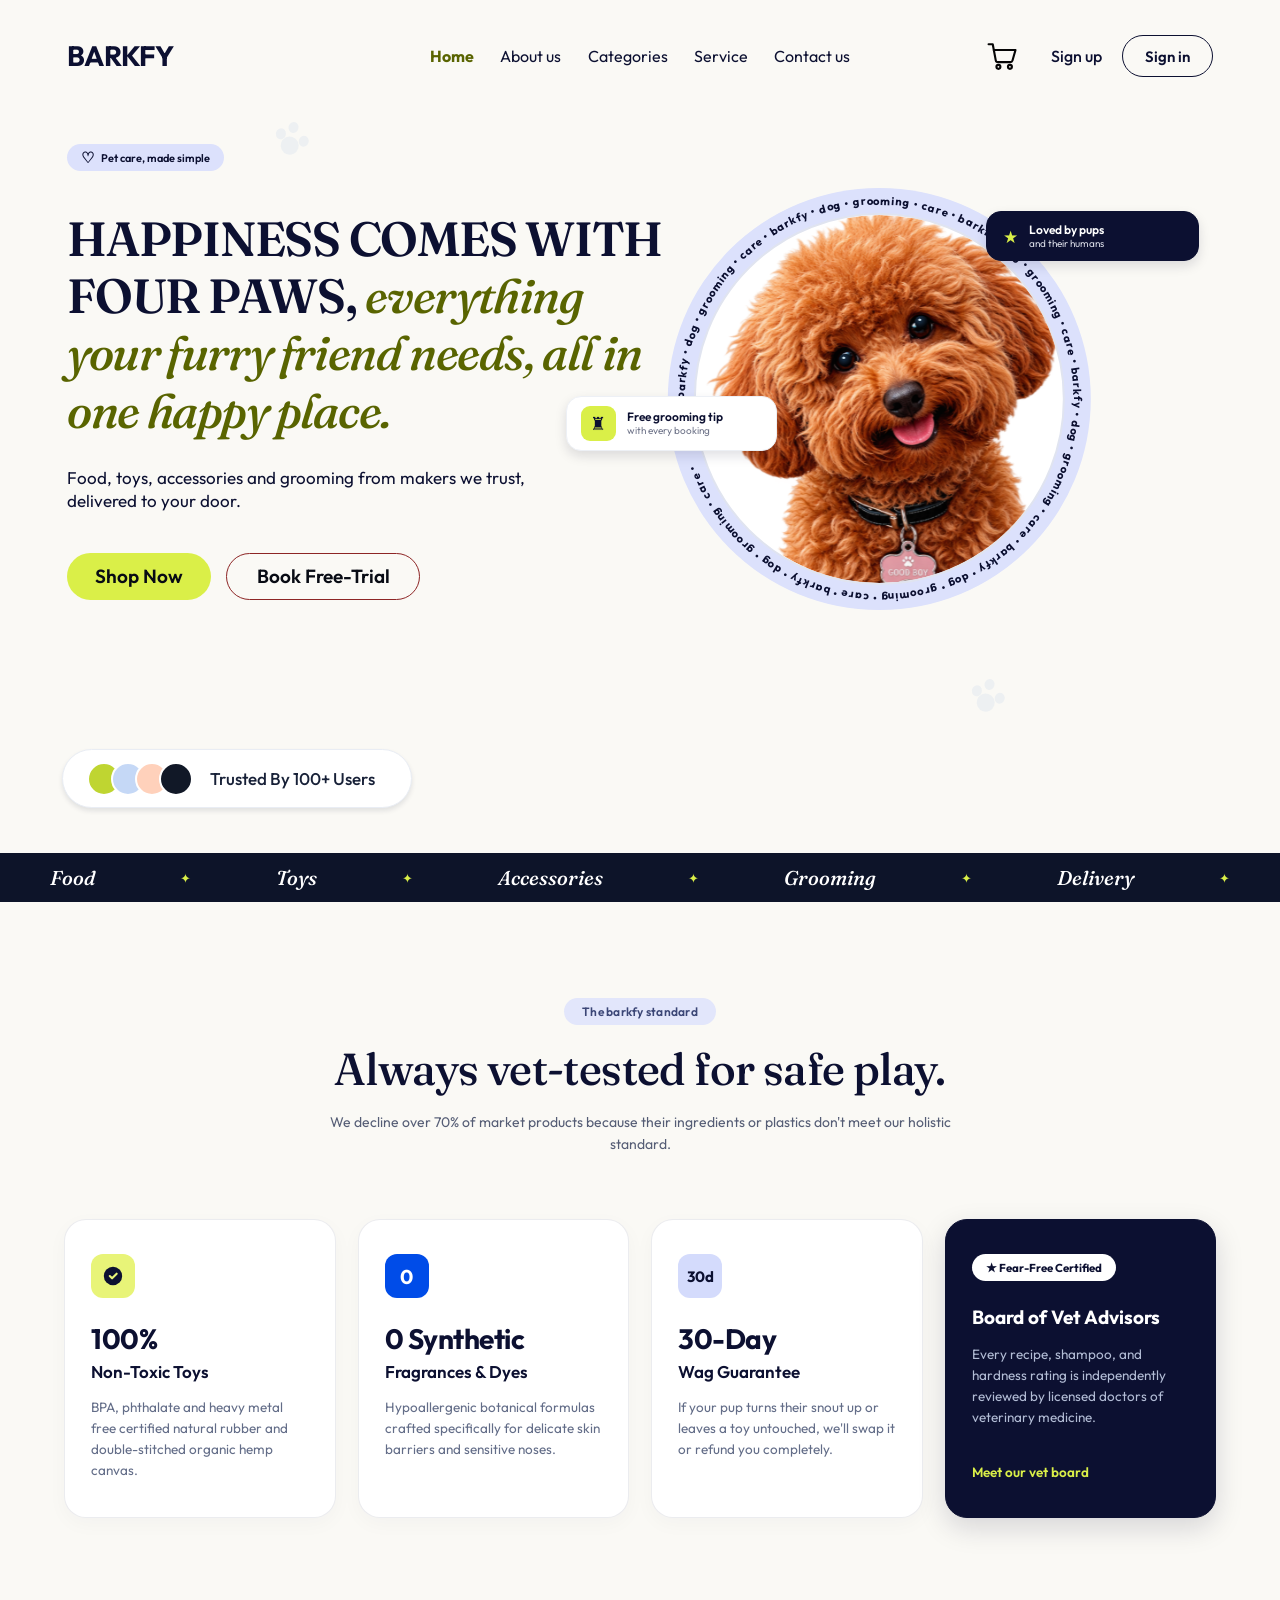
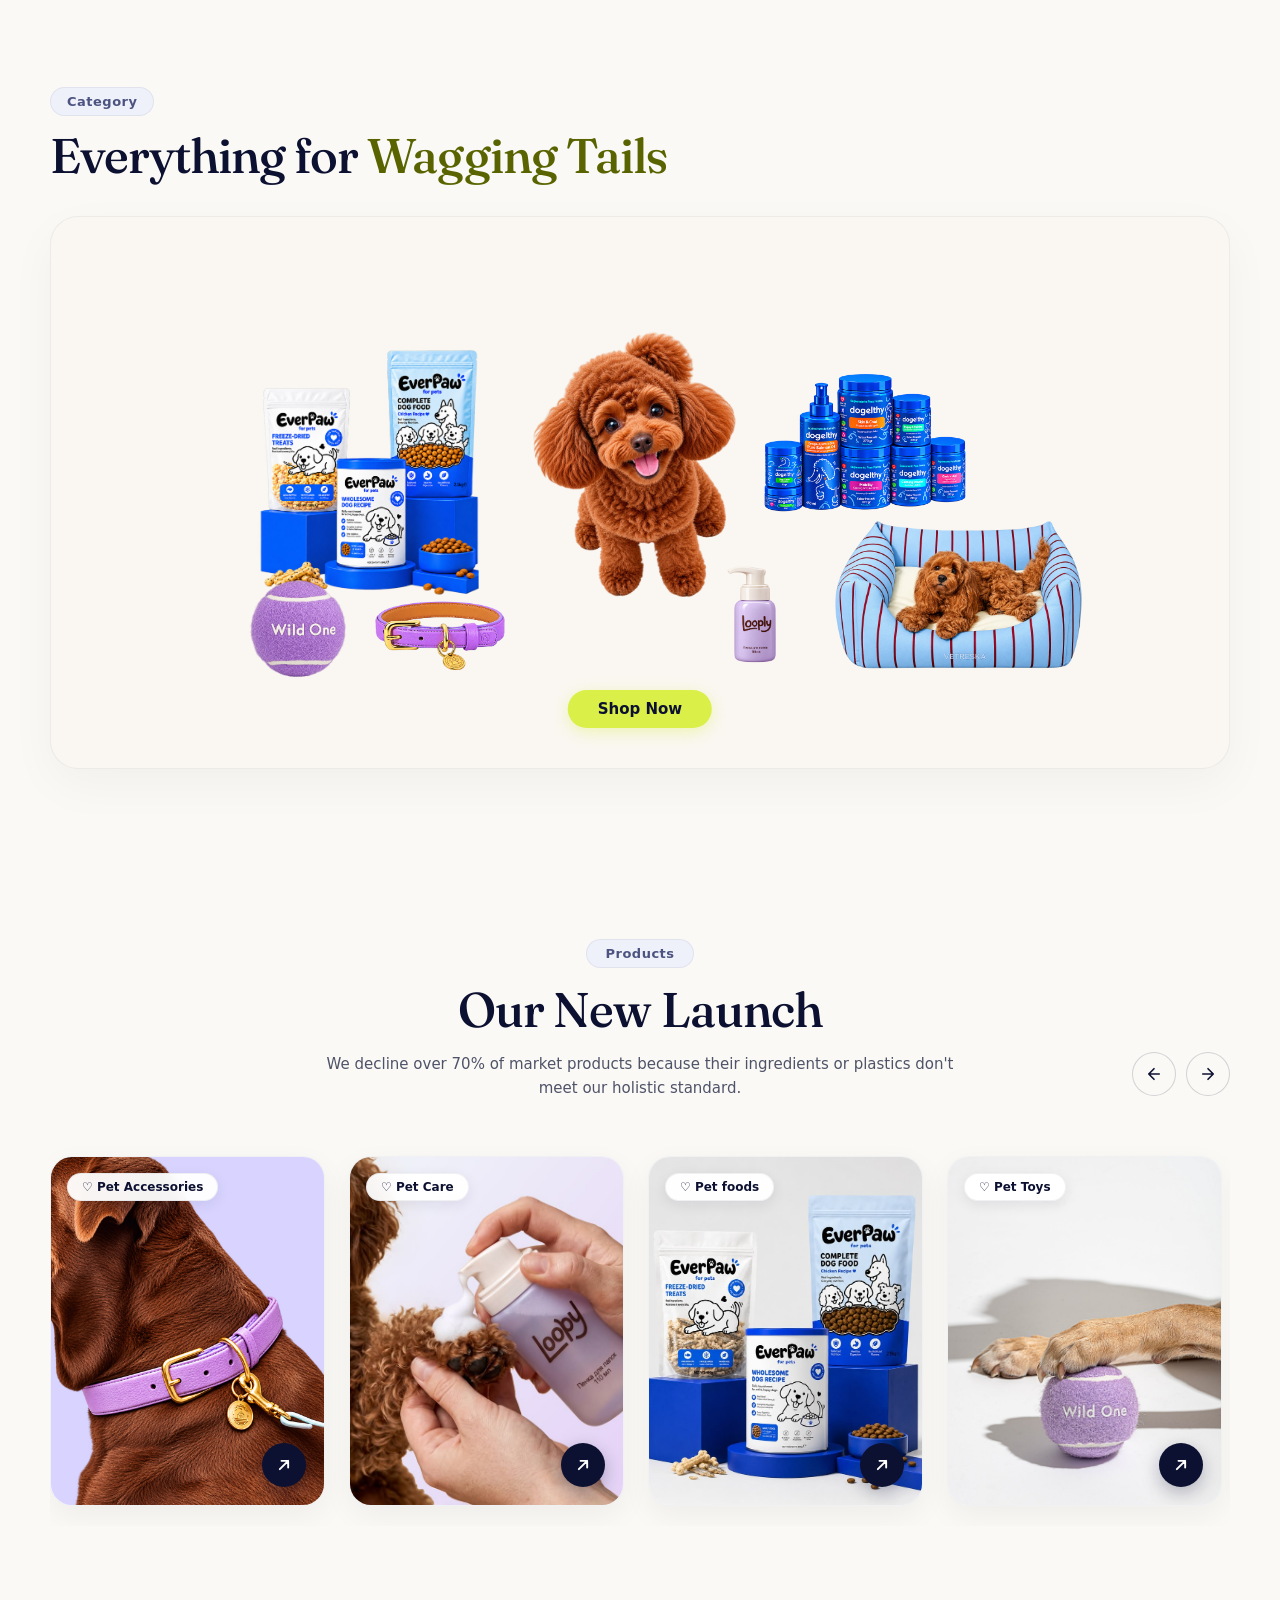
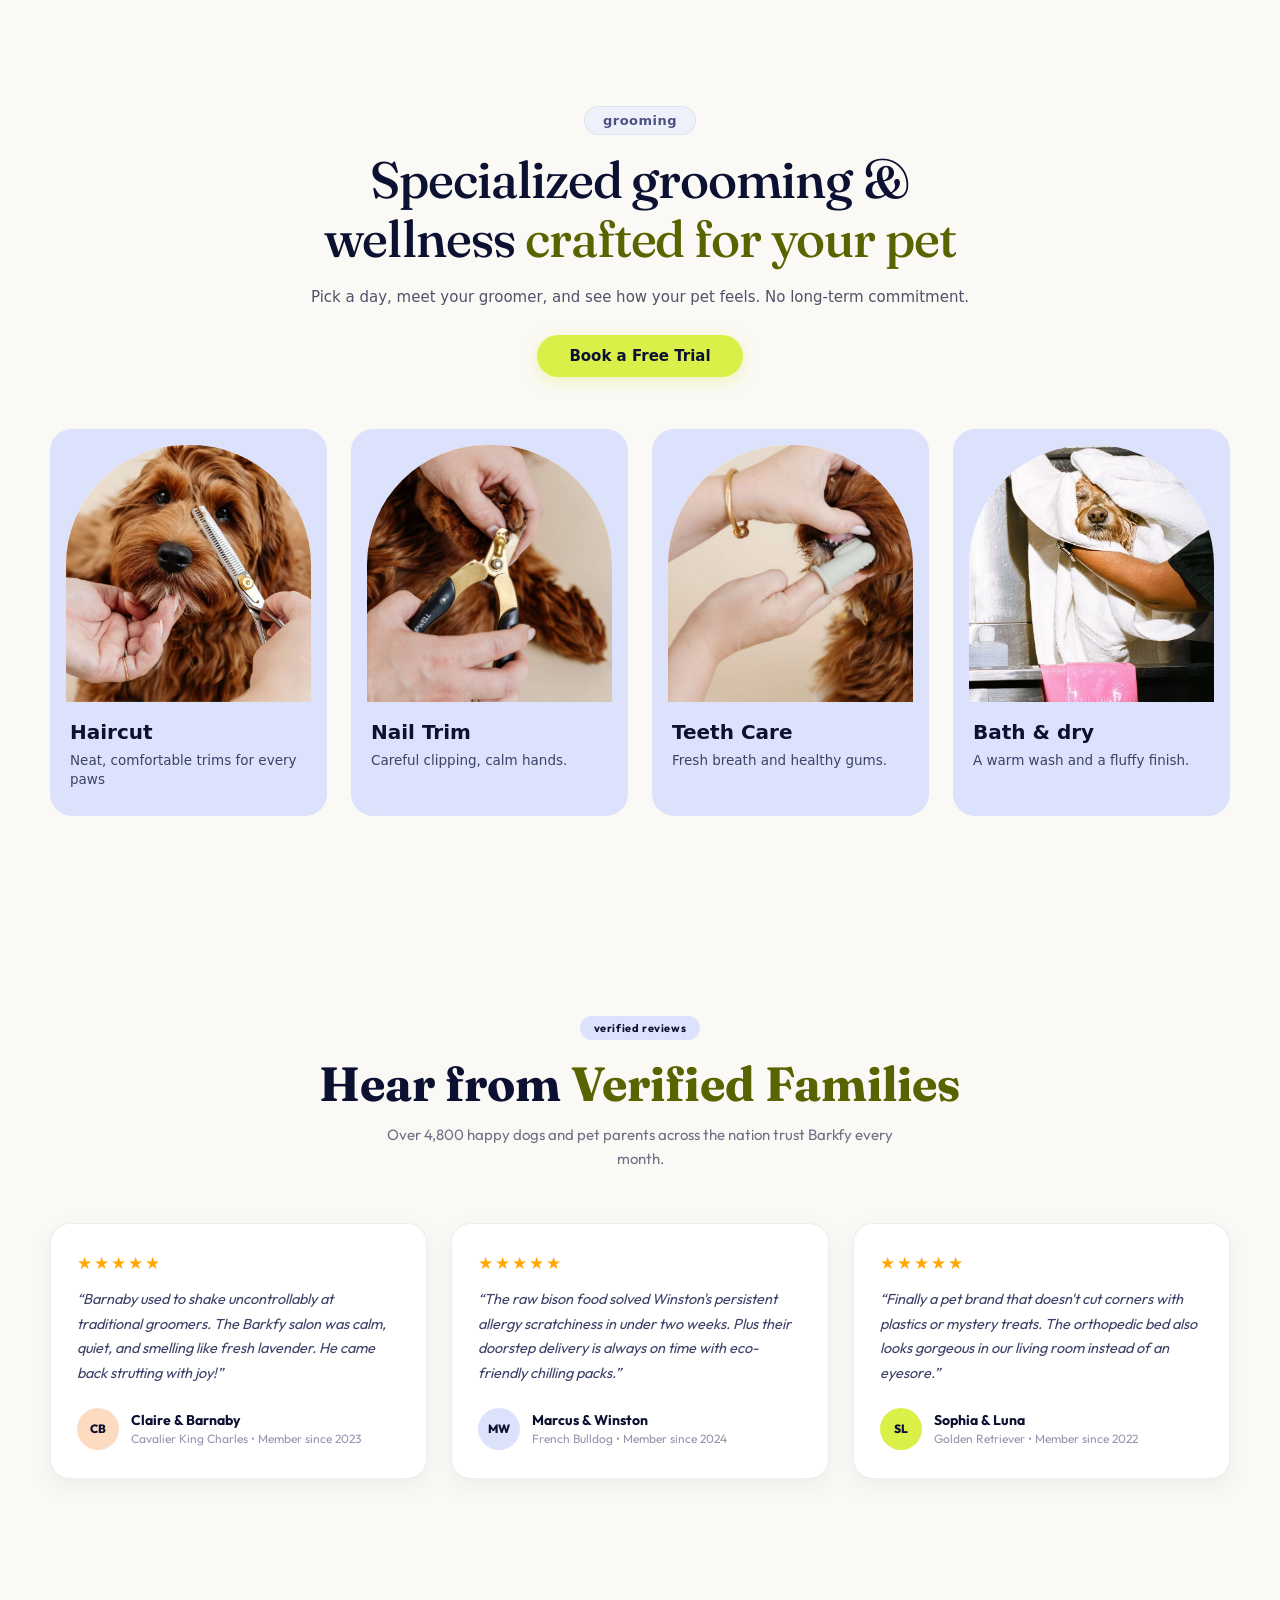
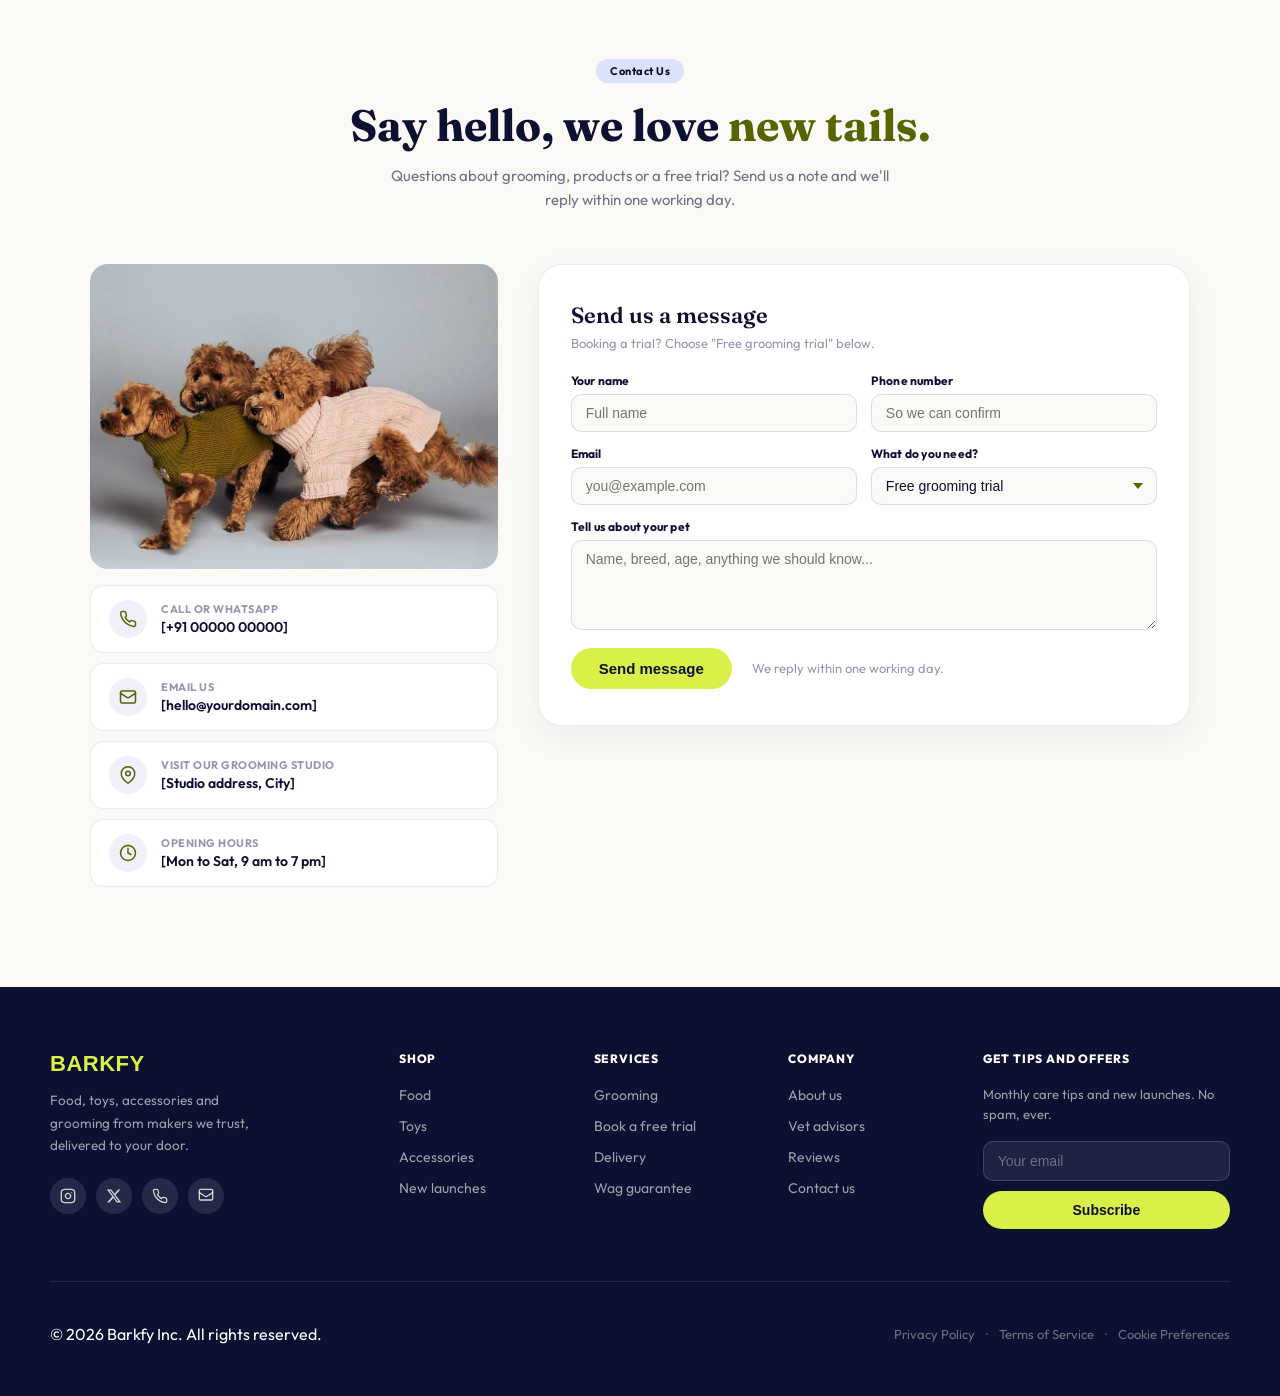
==== commit 533c1aa6: "Updated website pages and styling" ====
--- a/index.html
+++ b/index.html
@@ -27,7 +27,6 @@
       <a href="#about">About us</a>
       <a href="categories.html">Categories</a>
       <a href="service.html">Service</a>
-      <a href="cart.html">Cart</a>
       <a href="#contact">Contact us</a>
     </nav>
 
@@ -40,16 +39,107 @@
         </svg>
         <span class="cart-badge-count" id="headerCartCount" aria-label="Cart items"></span>
       </a>
-      <button class="button button-lime header-shop" type="button" id="headerShop">Shop Now</button>
-    </div>
-
-    <div class="menu-panel" id="menuPanel" aria-hidden="true">
-      <a class="active" href="#home">Home</a>
-      <a href="#about">About us</a>
-      <a href="categories.html">Categories</a>
-      <a href="service.html">Service</a>
-      <a href="cart.html">Cart</a>
-      <a href="#contact">Contact us</a>
+
+      <!-- Desktop Auth: Logged out -->
+      <div class="header-auth-logged-out" id="headerAuthLoggedOut">
+        <button type="button" class="header-signup-link" id="headerSignUp">Sign up</button>
+        <button type="button" class="header-signin-btn" id="headerSignIn">Sign in</button>
+      </div>
+
+      <!-- Desktop Auth: Logged in -->
+      <div class="header-auth-logged-in" id="headerAuthLoggedIn" hidden>
+        <button class="header-avatar-btn" id="headerAvatarBtn" type="button" aria-expanded="false" aria-haspopup="true" aria-label="Open account menu">
+          <span class="header-avatar-initial" id="headerAvatarInitial">U</span>
+        </button>
+
+        <!-- Dropdown Menu -->
+        <div class="account-dropdown" id="accountDropdown" aria-hidden="true">
+          <div class="profile-header">
+            <div class="profile-avatar dropdown-avatar" id="dropdownAvatar">
+              <span id="dropdownAvatarInitial">U</span>
+            </div>
+            <div class="profile-info">
+              <h3 id="dropdownProfileName">[Your name]</h3>
+              <p id="dropdownProfileEmail">[you@example.com]</p>
+            </div>
+          </div>
+
+          <!-- Account Group -->
+          <div class="drawer-section">
+            <h4 class="drawer-section-heading">ACCOUNT</h4>
+            <nav class="drawer-nav">
+              <a class="drawer-link" href="my-account.html" data-page="my-account">
+                <svg viewBox="0 0 24 24" width="18" height="18" fill="none" stroke="currentColor" stroke-width="2" stroke-linecap="round" stroke-linejoin="round">
+                  <path d="M20 21v-2a4 4 0 0 0-4-4H8a4 4 0 0 0-4 4v2"></path>
+                  <circle cx="12" cy="7" r="4"></circle>
+                </svg>
+                <span>My account</span>
+              </a>
+            </nav>
+          </div>
+
+          <!-- Orders Group (Merged Orders & Order history) -->
+          <div class="drawer-section">
+            <h4 class="drawer-section-heading">ORDERS</h4>
+            <nav class="drawer-nav">
+              <a class="drawer-link" href="orders.html" data-page="orders">
+                <svg viewBox="0 0 24 24" width="18" height="18" fill="none" stroke="currentColor" stroke-width="2" stroke-linecap="round" stroke-linejoin="round">
+                  <polyline points="21 8 21 21 3 21 3 8"></polyline>
+                  <rect x="1" y="3" width="22" height="5"></rect>
+                  <line x1="10" y1="12" x2="14" y2="12"></line>
+                </svg>
+                <span>Orders</span>
+              </a>
+              <a class="drawer-link" href="track-order.html" data-page="track-order">
+                <svg viewBox="0 0 24 24" width="18" height="18" fill="none" stroke="currentColor" stroke-width="2" stroke-linecap="round" stroke-linejoin="round">
+                  <circle cx="12" cy="12" r="10"></circle>
+                  <polygon points="16.24 7.76 14.12 14.12 7.76 16.24 9.88 9.88 16.24 7.76"></polygon>
+                </svg>
+                <span>Track my order</span>
+              </a>
+            </nav>
+          </div>
+
+          <!-- Help and Policies Group -->
+          <div class="drawer-section">
+            <h4 class="drawer-section-heading">HELP AND POLICIES</h4>
+            <nav class="drawer-nav">
+              <a class="drawer-link" href="#privacy">
+                <svg viewBox="0 0 24 24" width="18" height="18" fill="none" stroke="currentColor" stroke-width="2" stroke-linecap="round" stroke-linejoin="round">
+                  <path d="M12 22s8-4 8-10V5l-8-3-8 3v7c0 6 8 10 8 10z"></path>
+                </svg>
+                <span>Privacy</span>
+              </a>
+              <a class="drawer-link" href="#contact">
+                <svg viewBox="0 0 24 24" width="18" height="18" fill="none" stroke="currentColor" stroke-width="2" stroke-linecap="round" stroke-linejoin="round">
+                  <path d="M21 15a2 2 0 0 1-2 2H7l-4 4V5a2 2 0 0 1 2-2h14a2 2 0 0 1 2 2z"></path>
+                </svg>
+                <span>Help and support</span>
+              </a>
+              <a class="drawer-link" href="#contact">
+                <svg viewBox="0 0 24 24" width="18" height="18" fill="none" stroke="currentColor" stroke-width="2" stroke-linecap="round" stroke-linejoin="round">
+                  <circle cx="12" cy="12" r="10"></circle>
+                  <path d="M9.09 9a3 3 0 0 1 5.83 1c0 2-3 3-3 3"></path>
+                  <line x1="12" y1="17" x2="12.01" y2="17"></line>
+                </svg>
+                <span>FAQ</span>
+              </a>
+            </nav>
+          </div>
+
+          <!-- Dropdown Footer / Logout -->
+          <div class="drawer-footer">
+            <button class="logout-button" id="dropdownLogoutButton" type="button">
+              <svg viewBox="0 0 24 24" width="16" height="16" fill="none" stroke="currentColor" stroke-width="2" stroke-linecap="round" stroke-linejoin="round">
+                <path d="M9 21H5a2 2 0 0 1-2-2V5a2 2 0 0 1 2-2h4"></path>
+                <polyline points="16 17 21 12 16 7"></polyline>
+                <line x1="21" y1="12" x2="9" y2="12"></line>
+              </svg>
+              <span>Log out</span>
+            </button>
+          </div>
+        </div>
+      </div>
     </div>
   </header>
 
@@ -117,9 +207,9 @@
      a 282,282 0 1,1 564,0
      a 282,282 0 1,1 -564,0"/>
               </defs>
-              <text>
-                <textPath href="#circleTextPath">
-                  barkfy • dog • grooming • care • barkfy • dog • grooming • care •  barkfy • dog • grooming • care • barkfy • dog • grooming • care • barkfy • dog • grooming • care • barkfy • dog • grooming • care •
+              <text dominant-baseline="central">
+                <textPath href="#circleTextPath" startOffset="0%">
+                  barkfy • dog • grooming • care • barkfy • dog • grooming • care • barkfy • dog • grooming • care • barkfy • dog • grooming • care • barkfy • dog • grooming • care • barkfy • dog • grooming • care •
                 </textPath>
               </text>
             </svg>
@@ -838,6 +928,50 @@
       <button class="signin-button" id="drawerSignIn" type="button">Sign In</button>
       <button class="signup-link-btn" id="drawerSignUp" type="button">Create an account</button>
     </div>
+
+    <!-- Mobile Navigation links when logged out -->
+    <div class="drawer-section drawer-nav-mobile" style="width: 100%; margin-top: 20px; text-align: left; border-top: 1px solid #F0F1F7; padding-top: 16px;">
+      <h4 class="drawer-section-heading">NAVIGATION</h4>
+      <nav class="drawer-nav">
+        <a class="drawer-link" href="#home">
+          <svg viewBox="0 0 24 24" width="18" height="18" fill="none" stroke="currentColor" stroke-width="2" stroke-linecap="round" stroke-linejoin="round">
+            <path d="M3 9l9-7 9 7v11a2 2 0 0 1-2 2H5a2 2 0 0 1-2-2z"></path>
+            <polyline points="9 22 9 12 15 12 15 22"></polyline>
+          </svg>
+          <span>Home</span>
+        </a>
+        <a class="drawer-link" href="#about">
+          <svg viewBox="0 0 24 24" width="18" height="18" fill="none" stroke="currentColor" stroke-width="2" stroke-linecap="round" stroke-linejoin="round">
+            <circle cx="12" cy="12" r="10"></circle>
+            <line x1="12" y1="16" x2="12" y2="12"></line>
+            <line x1="12" y1="8" x2="12.01" y2="8"></line>
+          </svg>
+          <span>About us</span>
+        </a>
+        <a class="drawer-link" href="categories.html">
+          <svg viewBox="0 0 24 24" width="18" height="18" fill="none" stroke="currentColor" stroke-width="2" stroke-linecap="round" stroke-linejoin="round">
+            <rect x="3" y="3" width="7" height="7"></rect>
+            <rect x="14" y="3" width="7" height="7"></rect>
+            <rect x="14" y="14" width="7" height="7"></rect>
+            <rect x="3" y="14" width="7" height="7"></rect>
+          </svg>
+          <span>Categories</span>
+        </a>
+        <a class="drawer-link" href="service.html">
+          <svg viewBox="0 0 24 24" width="18" height="18" fill="none" stroke="currentColor" stroke-width="2" stroke-linecap="round" stroke-linejoin="round">
+            <path d="M14.7 6.3a1 1 0 0 0 0 1.4l1.6 1.6a1 1 0 0 0 1.4 0l3.77-3.77a6 6 0 0 1-7.94 7.94l-6.91 6.91a2.12 2.12 0 0 1-3-3l6.91-6.91a6 6 0 0 1 7.94-7.94l-3.76 3.76z"></path>
+          </svg>
+          <span>Service</span>
+        </a>
+        <a class="drawer-link" href="#contact">
+          <svg viewBox="0 0 24 24" width="18" height="18" fill="none" stroke="currentColor" stroke-width="2" stroke-linecap="round" stroke-linejoin="round">
+            <path d="M4 4h16c1.1 0 2 .9 2 2v12c0 1.1-.9 2-2 2H4c-1.1 0-2-.9-2-2V6c0-1.1.9-2 2-2z"></path>
+            <polyline points="22,6 12,13 2,6"></polyline>
+          </svg>
+          <span>Contact us</span>
+        </a>
+      </nav>
+    </div>
   </div>
 
   <!-- When user IS signed in -->
@@ -857,8 +991,53 @@
       <button class="drawer-close" id="drawerClose" aria-label="Close menu">×</button>
     </div>
 
+    <!-- Mobile Navigation links when logged in -->
     <div class="drawer-section">
-      <h4 class="drawer-section-heading">MANAGE ORDERS</h4>
+      <h4 class="drawer-section-heading">NAVIGATION</h4>
+      <nav class="drawer-nav">
+        <a class="drawer-link" href="#home">
+          <svg viewBox="0 0 24 24" width="18" height="18" fill="none" stroke="currentColor" stroke-width="2" stroke-linecap="round" stroke-linejoin="round">
+            <path d="M3 9l9-7 9 7v11a2 2 0 0 1-2 2H5a2 2 0 0 1-2-2z"></path>
+            <polyline points="9 22 9 12 15 12 15 22"></polyline>
+          </svg>
+          <span>Home</span>
+        </a>
+        <a class="drawer-link" href="#about">
+          <svg viewBox="0 0 24 24" width="18" height="18" fill="none" stroke="currentColor" stroke-width="2" stroke-linecap="round" stroke-linejoin="round">
+            <circle cx="12" cy="12" r="10"></circle>
+            <line x1="12" y1="16" x2="12" y2="12"></line>
+            <line x1="12" y1="8" x2="12.01" y2="8"></line>
+          </svg>
+          <span>About us</span>
+        </a>
+        <a class="drawer-link" href="categories.html">
+          <svg viewBox="0 0 24 24" width="18" height="18" fill="none" stroke="currentColor" stroke-width="2" stroke-linecap="round" stroke-linejoin="round">
+            <rect x="3" y="3" width="7" height="7"></rect>
+            <rect x="14" y="3" width="7" height="7"></rect>
+            <rect x="14" y="14" width="7" height="7"></rect>
+            <rect x="3" y="14" width="7" height="7"></rect>
+          </svg>
+          <span>Categories</span>
+        </a>
+        <a class="drawer-link" href="service.html">
+          <svg viewBox="0 0 24 24" width="18" height="18" fill="none" stroke="currentColor" stroke-width="2" stroke-linecap="round" stroke-linejoin="round">
+            <path d="M14.7 6.3a1 1 0 0 0 0 1.4l1.6 1.6a1 1 0 0 0 1.4 0l3.77-3.77a6 6 0 0 1-7.94 7.94l-6.91 6.91a2.12 2.12 0 0 1-3-3l6.91-6.91a6 6 0 0 1 7.94-7.94l-3.76 3.76z"></path>
+          </svg>
+          <span>Service</span>
+        </a>
+        <a class="drawer-link" href="#contact">
+          <svg viewBox="0 0 24 24" width="18" height="18" fill="none" stroke="currentColor" stroke-width="2" stroke-linecap="round" stroke-linejoin="round">
+            <path d="M4 4h16c1.1 0 2 .9 2 2v12c0 1.1-.9 2-2 2H4c-1.1 0-2-.9-2-2V6c0-1.1.9-2 2-2z"></path>
+            <polyline points="22,6 12,13 2,6"></polyline>
+          </svg>
+          <span>Contact us</span>
+        </a>
+      </nav>
+    </div>
+
+    <!-- Account Group -->
+    <div class="drawer-section">
+      <h4 class="drawer-section-heading">ACCOUNT</h4>
       <nav class="drawer-nav">
         <a class="drawer-link" href="my-account.html" data-page="my-account">
           <svg viewBox="0 0 24 24" width="18" height="18" fill="none" stroke="currentColor" stroke-width="2" stroke-linecap="round" stroke-linejoin="round">
@@ -867,6 +1046,13 @@
           </svg>
           <span>My account</span>
         </a>
+      </nav>
+    </div>
+
+    <!-- Orders Group (Merged Orders & Order history) -->
+    <div class="drawer-section">
+      <h4 class="drawer-section-heading">ORDERS</h4>
+      <nav class="drawer-nav">
         <a class="drawer-link" href="orders.html" data-page="orders">
           <svg viewBox="0 0 24 24" width="18" height="18" fill="none" stroke="currentColor" stroke-width="2" stroke-linecap="round" stroke-linejoin="round">
             <polyline points="21 8 21 21 3 21 3 8"></polyline>
@@ -882,16 +1068,10 @@
           </svg>
           <span>Track my order</span>
         </a>
-        <a class="drawer-link" href="order-history.html" data-page="order-history">
-          <svg viewBox="0 0 24 24" width="18" height="18" fill="none" stroke="currentColor" stroke-width="2" stroke-linecap="round" stroke-linejoin="round">
-            <circle cx="12" cy="12" r="10"></circle>
-            <polyline points="12 6 12 12 16 14"></polyline>
-          </svg>
-          <span>Order history</span>
-        </a>
       </nav>
     </div>
 
+    <!-- Help & Policies Group -->
     <div class="drawer-section">
       <h4 class="drawer-section-heading">HELP AND POLICIES</h4>
       <nav class="drawer-nav">
--- a/style.css
+++ b/style.css
@@ -80,11 +80,12 @@
   height: 36px;
   border: 0;
   padding: 5px 0;
-  display: flex;
+  display: none; /* Desktop: Remove the burger icon */
   flex-direction: column;
   justify-content: center;
   gap: 7px;
   background: transparent;
+  cursor: pointer;
 }
 
 .burger span {
@@ -108,7 +109,7 @@
 }
 
 .brand {
-  margin-left: 39px;
+  margin-left: 0;
   font-family: var(--font-ui);
   font-size: 28px;
   line-height: 1;
@@ -228,6 +229,134 @@
 .header-shop {
   min-width: 143px;
   min-height: 45px;
+}
+
+/* ── Desktop Header Auth Controls ── */
+.header-auth-logged-out {
+  display: inline-flex;
+  align-items: center;
+  gap: 16px;
+}
+
+.header-auth-logged-out[hidden],
+.header-auth-logged-in[hidden] {
+  display: none !important;
+}
+
+.header-signup-link {
+  background: transparent;
+  border: none;
+  font-family: var(--font-ui);
+  font-size: 16px;
+  font-weight: 500;
+  color: var(--ink);
+  cursor: pointer;
+  padding: 8px 4px;
+  line-height: 1;
+  text-decoration: none;
+  transition: opacity 0.2s ease, color 0.2s ease;
+}
+
+.header-signup-link:hover {
+  opacity: 0.75;
+  color: var(--olive);
+}
+
+.header-signin-btn {
+  min-height: 42px;
+  padding: 0 22px;
+  border-radius: 28px;
+  border: 1.5px solid var(--ink);
+  background: transparent;
+  font-family: var(--font-ui);
+  font-size: 15px;
+  font-weight: 600;
+  color: var(--ink);
+  cursor: pointer;
+  display: inline-flex;
+  align-items: center;
+  justify-content: center;
+  line-height: 1;
+  text-decoration: none;
+  transition: all 0.2s ease;
+}
+
+.header-signin-btn:hover {
+  background: var(--ink);
+  color: #FFFFFF;
+  transform: translateY(-2px);
+  box-shadow: 0 6px 16px rgba(12, 16, 49, 0.14);
+}
+
+.header-auth-logged-in {
+  position: relative;
+  display: inline-flex;
+  align-items: center;
+}
+
+.header-avatar-btn {
+  width: 42px;
+  height: 42px;
+  border-radius: 50%;
+  background: #E5E7FB;
+  border: 2px solid transparent;
+  color: #5C67BA;
+  font-family: var(--font-ui);
+  font-size: 17px;
+  font-weight: 700;
+  display: flex;
+  align-items: center;
+  justify-content: center;
+  cursor: pointer;
+  padding: 0;
+  transition: transform 0.2s ease, border-color 0.2s ease, box-shadow 0.2s ease;
+}
+
+.header-avatar-btn:hover {
+  transform: translateY(-1px);
+  border-color: #5C67BA;
+  box-shadow: 0 4px 12px rgba(92, 103, 186, 0.25);
+}
+
+.header-avatar-btn[aria-expanded="true"] {
+  border-color: #5C67BA;
+  box-shadow: 0 0 0 3px rgba(92, 103, 186, 0.2);
+}
+
+/* ── Header Account Dropdown ── */
+.account-dropdown {
+  position: absolute;
+  top: calc(100% + 14px);
+  right: 0;
+  width: 290px;
+  background: #FFFFFF;
+  border-radius: 20px;
+  box-shadow: 0 20px 50px rgba(12, 16, 49, 0.18), 0 4px 14px rgba(12, 16, 49, 0.08);
+  border: 1px solid rgba(12, 16, 49, 0.08);
+  padding: 16px 14px 18px;
+  z-index: 1000;
+  opacity: 0;
+  visibility: hidden;
+  transform: translateY(-8px) scale(0.98);
+  transition: transform 0.22s cubic-bezier(0.16, 1, 0.3, 1),
+              opacity 0.22s cubic-bezier(0.16, 1, 0.3, 1),
+              visibility 0.22s;
+  display: flex;
+  flex-direction: column;
+  gap: 12px;
+  text-align: left;
+}
+
+.account-dropdown.open {
+  opacity: 1;
+  visibility: visible;
+  transform: translateY(0) scale(1);
+}
+
+.account-dropdown .profile-header {
+  border-bottom: 1px solid #F0F1F7;
+  padding-bottom: 12px;
+  margin-bottom: 2px;
 }
 
 .menu-panel {
@@ -431,7 +560,7 @@
 /* White inner disk leaves the outer lavender band visible. */
 .circle-center {
   position: absolute;
-  inset: 10.3%;
+  inset: 6%;
   z-index: 1;
   border: 2px solid #e0e4f0;
   border-radius: 50%;
@@ -623,9 +752,10 @@
 .curved-copy text {
   fill: var(--ink);
   font-family: var(--font-ui);
-  font-size: 19px;
-  font-weight: 700;
-  letter-spacing: 1px;
+  font-size: 16px;
+  font-weight: 700;
+  letter-spacing: 1.5px;
+  dominant-baseline: central;
 }
 
 /* FLOATING NOTES */
@@ -870,6 +1000,10 @@
     height: 84px;
   }
 
+  .burger {
+    display: flex;
+  }
+
   .header-left {
     min-width: auto;
   }
@@ -885,6 +1019,11 @@
 
   .header-right {
     gap: 14px;
+  }
+
+  .header-auth-logged-out,
+  .header-auth-logged-in {
+    display: none !important;
   }
 
   .header-shop {
